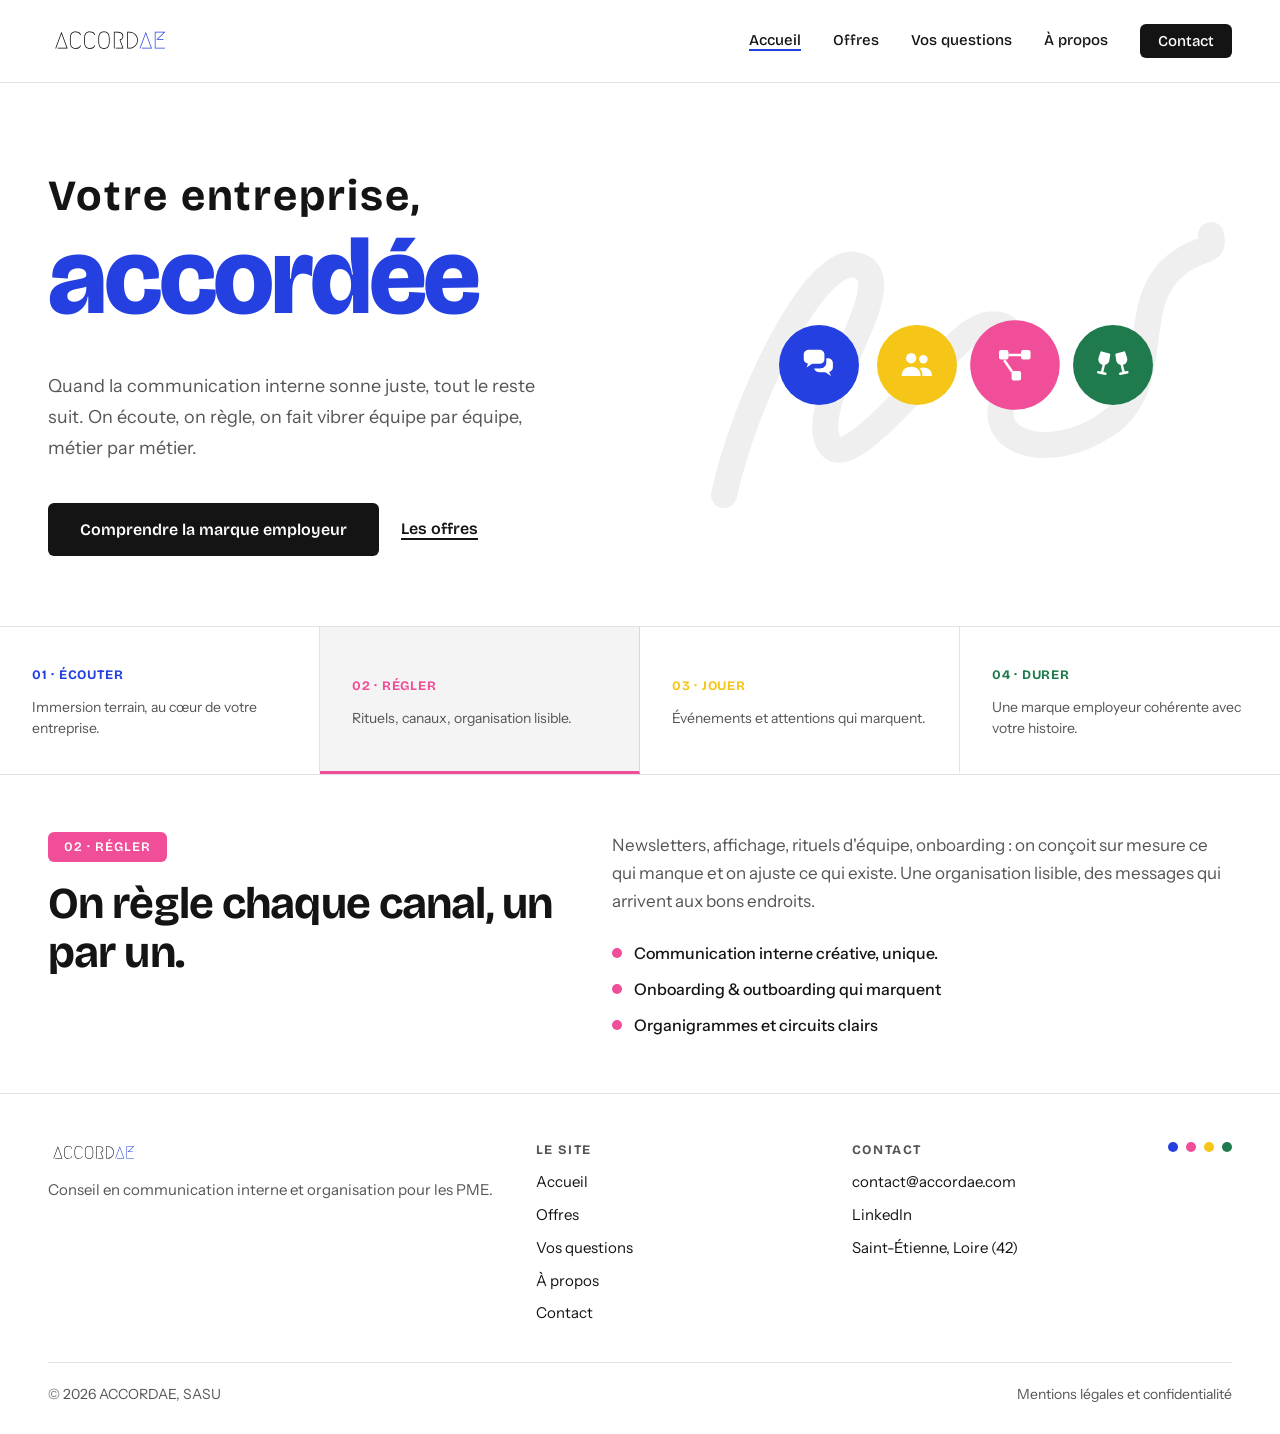
==== index.html @ 61258462 "Update index.html" ====
<!DOCTYPE html>
<html lang="fr">
<head>
<meta charset="utf-8">
<meta name="viewport" content="width=device-width, initial-scale=1">
<title>ACCORDAE · Communication interne et marque employeur, Saint-Étienne</title>
<meta name="description" content="ACCORDAE accompagne les PME : communication interne, organisation, événementiel et marque employeur. Votre entreprise, accordée.">
<link rel="canonical" href="https://www.accordae.com/">
<meta property="og:type" content="website">
<meta property="og:locale" content="fr_FR">
<meta property="og:site_name" content="ACCORDAE">
<meta property="og:title" content="ACCORDAE · Communication interne et marque employeur, Saint-Étienne">
<meta property="og:description" content="ACCORDAE accompagne les PME : communication interne, organisation, événementiel et marque employeur. Votre entreprise, accordée.">
<meta property="og:url" content="https://www.accordae.com/">
<meta property="og:image" content="https://www.accordae.com/assets/img/og-image.png">
<meta name="twitter:card" content="summary_large_image">
<meta name="theme-color" content="#2440E0">
<link rel="icon" type="image/png" href="assets/img/favicon.png">
<link rel="apple-touch-icon" href="assets/img/favicon.png">
<link rel="preconnect" href="https://fonts.googleapis.com">
<link rel="preconnect" href="https://fonts.gstatic.com" crossorigin>
<link rel="stylesheet" href="https://fonts.googleapis.com/css2?family=Bricolage+Grotesque:opsz,wght@12..96,300..800&family=Instrument+Sans:ital,wght@0,400;0,500;0,600;1,400&display=swap">
<link rel="stylesheet" href="assets/css/style.css">
</head>
<body>
<a class="skip" href="#contenu">Aller au contenu</a>
<header class="header">
  <a class="logo" href="index.html" aria-label="ACCORDAE, retour à l'accueil"><img src="assets/img/logo-accordae.svg" alt="ACCORDAE" width="200" height="auto"></a>
  <button class="burger" type="button" aria-expanded="false" aria-controls="nav" aria-label="Ouvrir le menu"><span class="burger__bars"><span></span><span></span><span></span></span></button>
  <nav id="nav" class="nav" aria-label="Menu principal">
    <a href="index.html" aria-current="page">Accueil</a>
    <a href="offres.html">Offres</a>
    <a href="vos-questions.html">Vos questions</a>
    <a href="a-propos.html">À propos</a>
    <a href="contact.html" class="nav__cta">Contact</a>
  </nav>
</header>

<main id="contenu">
<section class="hero hero--split">
  <div>
    <h1 class="h1"><span class="pre" style="font-size:43px;letter-spacing:.045em">Votre entreprise,</span><span class="big" style="font-size:108px">accordée</span></h1>
    <p class="lead" style="margin:28px 0 40px;max-width:520px">Quand la communication interne sonne juste, tout le reste suit. On écoute, on règle, on fait vibrer équipe par équipe, métier par métier.</p>
    <div class="actions">
      <a class="btn" href="vos-questions.html">Comprendre la marque employeur</a>
      <a class="lien" href="offres.html">Les offres</a>
    </div>
  </div>
  <div class="orchestre">
    <svg viewBox="0 0 520 340" preserveAspectRatio="xMidYMid meet" aria-hidden="true"><path class="trait" pathLength="1" d="M18 300 C 40 200, 110 60, 150 70 C 200 82, 110 190, 120 240 C 130 290, 200 200, 250 150 C 300 100, 330 150, 300 200 C 275 245, 340 270, 400 230 C 460 190, 420 110, 470 70 C 495 50, 510 60, 505 40"/></svg>
    <div class="bulles">
      <span class="pop" style="animation-delay:1.10s"><span class="bob" style="animation-delay:0s"><button class="bulle is-active" type="button" data-tab="0" style="--c:#2440E0" aria-label="Écouter"><svg viewBox="0 0 40 40" fill="#fff" aria-hidden="true"><path d="M4 9c0-3 2.5-5 6-5h10c3.5 0 6 2 6 5v5c0 3-2.5 5-6 5h-7l-6 4 1.5-4.3C5.6 18 4 16.3 4 14z"/><path d="M28 13h1c3.5 0 6 2 6 5v5c0 2.4-1.6 4-4 4.6L33 32l-6-4h-6c-3 0-5.4-1.5-6-4h6c4.5 0 7-3 7-6.6z"/></svg></button></span></span>
      <span class="pop" style="animation-delay:1.28s"><span class="bob" style="animation-delay:-0.9s"><button class="bulle" type="button" data-tab="2" style="--c:#F5C518" aria-label="Jouer"><svg viewBox="0 0 40 40" fill="#fff" aria-hidden="true"><circle cx="14" cy="13" r="5.5"/><circle cx="27" cy="14" r="4.5"/><path d="M4 31c0-5.5 4.5-9 10-9s10 3.5 10 9v1H4z"/><path d="M26 32v-1c0-3-1-5.5-3-7.3 1.2-.5 2.5-.7 4-.7 4.8 0 9 3 9 8v1z"/></svg></button></span></span>
      <span class="pop" style="animation-delay:1.46s"><span class="bob" style="animation-delay:-1.8s"><button class="bulle" type="button" data-tab="1" style="--c:#F04E98" aria-label="Régler"><svg viewBox="0 0 40 40" fill="#fff" aria-hidden="true"><rect x="5" y="6" width="9" height="9" rx="2"/><rect x="26" y="6" width="9" height="9" rx="2"/><rect x="17" y="26" width="9" height="9" rx="2"/><path d="M14 9.5h12v2.5H14z"/><path d="M11 15l7.5 11-2 1.4L9 16.4z"/></svg></button></span></span>
      <span class="pop" style="animation-delay:1.64s"><span class="bob" style="animation-delay:-2.7s"><button class="bulle" type="button" data-tab="3" style="--c:#1F7A4D" aria-label="Durer"><svg viewBox="0 0 40 40" fill="none" stroke="#fff" stroke-width="2.6" stroke-linecap="round" stroke-linejoin="round" aria-hidden="true"><path d="M8 7l8 2.2-1 6.3a4.6 4.6 0 0 1-9-2.4z" fill="#fff"/><path d="M11 17.6l-2.6 11M4.5 28l7.6 1.6"/><path d="M32 7l-8 2.2 1 6.3a4.6 4.6 0 0 0 9-2.4z" fill="#fff"/><path d="M29 17.6l2.6 11M35.5 28l-7.6 1.6"/></svg></button></span></span>
    </div>
  </div>
</section>

<section class="bt" aria-label="Notre démarche">
  <div class="tabs" role="tablist">
    <button class="tab" type="button" role="tab" id="tab-0" aria-controls="panel-0" aria-selected="true" tabindex="0" style="--c:#2440E0"><span class="tab__num">01 · ÉCOUTER</span><span class="tab__short">Immersion terrain, au cœur de votre entreprise.</span></button>
    <button class="tab" type="button" role="tab" id="tab-1" aria-controls="panel-1" aria-selected="false" tabindex="-1" style="--c:#F04E98"><span class="tab__num">02 · RÉGLER</span><span class="tab__short">Rituels, canaux, organisation lisible.</span></button>
    <button class="tab" type="button" role="tab" id="tab-2" aria-controls="panel-2" aria-selected="false" tabindex="-1" style="--c:#F5C518"><span class="tab__num">03 · JOUER</span><span class="tab__short">Événements et attentions qui marquent.</span></button>
    <button class="tab" type="button" role="tab" id="tab-3" aria-controls="panel-3" aria-selected="false" tabindex="-1" style="--c:#1F7A4D"><span class="tab__num">04 · DURER</span><span class="tab__short">Une marque employeur cohérente avec votre histoire.</span></button>
  </div>
  <div class="panel" role="tabpanel" id="panel-0" aria-labelledby="tab-0" style="--c:#2440E0">
    <div><span class="pill">01 · ÉCOUTER</span><h2>On commence par écouter.</h2></div>
    <div><p>Quelques jours chez vous. On observe les rituels, on parle aux équipes, on repère ce qui circule et ce qui bloque. Pas d'audit hors-sol&nbsp;: du terrain, vraiment.</p><ul class="points"><li>Immersion dans vos locaux</li><li>Entretiens avec chaque métier</li><li>Cartographie de ce qui se dit et se vit</li></ul></div>
  </div>
  <div class="panel" role="tabpanel" id="panel-1" aria-labelledby="tab-1" style="--c:#F04E98" hidden>
    <div><span class="pill">02 · RÉGLER</span><h2>On règle chaque canal, un par un.</h2></div>
    <div><p>Newsletters, affichage, rituels d'équipe, onboarding&nbsp;: on conçoit sur mesure ce qui manque et on ajuste ce qui existe. Une organisation lisible, des messages qui arrivent aux bons endroits.</p><ul class="points"><li>Communication interne créative, unique.</li><li>Onboarding &amp; outboarding qui marquent</li><li>Organigrammes et circuits clairs</li></ul></div>
  </div>
  <div class="panel" role="tabpanel" id="panel-2" aria-labelledby="tab-2" style="--c:#F5C518" hidden>
    <div><span class="pill">03 · JOUER</span><h2>Puis on fait vibrer.</h2></div>
    <div><p>Événements internes et partenaires pilotés de A à Z, box cadeaux sourcées chez des artisans locaux&nbsp;: les temps forts deviennent des souvenirs communs et votre meilleure vitrine.</p><ul class="points"><li>Événementiel interne &amp; partenaires</li><li>Box cadeaux sur mesure</li><li>Inaugurations, soirées clients, anniversaires</li></ul></div>
  </div>
  <div class="panel" role="tabpanel" id="panel-3" aria-labelledby="tab-3" style="--c:#1F7A4D" hidden>
    <div><span class="pill">04 · DURER</span><h2>Et on fait tenir l'accord dans le temps.</h2></div>
    <div><p>Une marque employeur structurée au quotidien, cohérente avec votre histoire. On installe les habitudes et on transmet les outils pour que l'accord tienne sans nous.</p><ul class="points"><li>Marque employeur structurée au quotidien</li><li>Transmission des rituels aux équipes</li><li>Suivi et ajustements dans la durée</li></ul></div>
  </div>
</section>
</main>

<footer class="footer">
  <div class="footer__grid">
    <div>
      <a class="logo" href="index.html"><img src="assets/img/logo-accordae.svg" alt="ACCORDAE" width="140" height="34"></a>
      <p class="footer__tag">Conseil en communication interne et organisation pour les PME.</p>
    </div>
    <div>
      <h2>Le site</h2>
      <ul><li><a href="index.html">Accueil</a></li><li><a href="offres.html">Offres</a></li><li><a href="vos-questions.html">Vos questions</a></li><li><a href="a-propos.html">À propos</a></li><li><a href="contact.html">Contact</a></li></ul>
    </div>
    <div>
      <h2>Contact</h2>
      <ul><li><a href="mailto:contact@accordae.com">contact@accordae.com</a></li><li><a href="https://www.linkedin.com/in/fantine-chovet" target="_blank" rel="noopener">LinkedIn</a></li><li>Saint-Étienne, Loire (42)</li></ul>
    </div>
    <div><span class="dots" aria-hidden="true"><span class="dot" style="--c:var(--bleu)"></span><span class="dot" style="--c:var(--rose)"></span><span class="dot" style="--c:var(--jaune)"></span><span class="dot" style="--c:var(--vert)"></span></span></div>
  </div>
  <div class="footer__bas">
    <span>© <span data-annee>2026</span> ACCORDAE, SASU</span>
    <a href="mentions-legales.html">Mentions légales et confidentialité</a>
  </div>
</footer>
<script src="assets/js/main.js" defer></script>
</body>
</html>
---- assets/css/style.css ----
/* ACCORDAE · feuille de style partagée */
:root{
  --bleu:#2440E0;--rose:#F04E98;--jaune:#F5C518;--vert:#1F7A4D;
  --fg:#141414;--sub:#555555;--line:rgba(20,20,20,.12);--line2:rgba(20,20,20,.3);--soft:rgba(20,20,20,.035);
  --titre:'Bricolage Grotesque',system-ui,sans-serif;--corps:'Instrument Sans',system-ui,sans-serif;
  --pad:48px;--r:6px;
}
*,*::before,*::after{box-sizing:border-box}
html{overflow-x:hidden;-webkit-text-size-adjust:100%}
body{margin:0;font:400 17px/1.65 var(--corps);color:var(--fg);background:#fff;overflow-x:hidden}
img,svg{display:block;max-width:100%}
a{color:inherit;text-decoration:none}
a:hover{opacity:.75}
:focus-visible{outline:3px solid var(--bleu);outline-offset:3px}
h1,h2,h3{margin:0;font-family:var(--titre)}
p{margin:0;text-wrap:pretty}
ul,ol{margin:0;padding:0;list-style:none}
button{font:inherit;color:inherit}
.skip{position:absolute;left:-999px;top:8px;z-index:100;background:var(--fg);color:#fff;padding:10px 16px;border-radius:var(--r)}
.skip:focus{left:8px}
.px{padding-left:var(--pad);padding-right:var(--pad)}
.bt{border-top:1px solid var(--line)}
.bleu{color:var(--bleu)}
.noir{color:var(--fg)}
.dot{display:inline-block;flex:none;width:10px;height:10px;border-radius:50%;background:var(--c,var(--bleu))}

/* en-tête */
.header{position:sticky;top:0;z-index:50;background:#fff;display:flex;align-items:center;justify-content:space-between;padding:24px var(--pad);border-bottom:1px solid var(--line)}
.logo img{height:30px;width:auto}
.nav{display:flex;gap:32px;align-items:center;font:500 15px var(--titre)}
.nav a{border-bottom:2px solid transparent}
.nav a[aria-current="page"]{border-bottom-color:var(--bleu)}
.nav .nav__cta{background:var(--fg);color:#fff;padding:8px 18px;border-radius:var(--r);border:0}
.nav .nav__cta[aria-current="page"]{background:var(--bleu)}
.burger{display:none;place-items:center;width:44px;height:44px;border:0;background:none;padding:0;margin-right:-10px;cursor:pointer}
.burger__bars{display:block;width:24px}
.burger__bars span{display:block;width:24px;height:2px;background:var(--fg);border-radius:2px;transition:transform .3s,opacity .3s}
.burger__bars span+span{margin-top:6px}
.nav-open .burger__bars span:nth-child(1){transform:translateY(8px) rotate(45deg)}
.nav-open .burger__bars span:nth-child(2){opacity:0}
.nav-open .burger__bars span:nth-child(3){transform:translateY(-8px) rotate(-45deg)}

/* titres */
.kicker{font:600 14px var(--titre);letter-spacing:.14em;text-transform:uppercase;color:var(--sub);margin:0 0 20px}
.h1{display:inline-block}
.h1 .pre{display:block;font:700 40px/1.1 var(--titre);letter-spacing:.03em}
.h1 .big{display:block;font:800 92px/1.08 var(--titre);letter-spacing:-.03em;padding-bottom:.06em;color:var(--bleu)}
.h2{font:800 52px/1.05 var(--titre);letter-spacing:-.02em}
.lead{font-size:18px;line-height:1.7;color:var(--sub);max-width:540px}

/* boutons */
.btn{display:inline-flex;align-items:center;justify-content:center;background:var(--fg);color:#fff;font:600 16px var(--titre);padding:17px 32px;border-radius:var(--r);border:0;cursor:pointer}
.lien{font:600 16px var(--titre);border-bottom:2px solid var(--fg)}
.actions{display:flex;flex-wrap:wrap;gap:16px 22px;align-items:center}

/* héro */
.hero{position:relative;padding:80px var(--pad) 64px}
.hero--split{display:grid;grid-template-columns:1.15fr 1fr;gap:40px;align-items:center;padding-top:90px;padding-bottom:70px}

/* accueil : pastilles */
.orchestre{position:relative;width:100%;max-width:520px;height:340px;justify-self:center;display:grid;place-items:center}
.orchestre>svg{position:absolute;inset:0;width:100%;height:100%;overflow:visible;pointer-events:none}
.trait{fill:none;stroke:#EFEFEF;stroke-width:26;stroke-linecap:round;stroke-linejoin:round;stroke-dasharray:1;stroke-dashoffset:1;animation:draw 1.6s cubic-bezier(.6,0,.3,1) .2s forwards}
.bulles{position:relative;display:flex;gap:18px;align-items:center}
.pop{display:block;animation:popin .7s cubic-bezier(.34,1.56,.64,1) both}
.bob{display:block;animation:bob 4s ease-in-out infinite}
.bulle{cursor:pointer;display:grid;place-items:center;width:80px;height:80px;border-radius:50%;border:0;padding:0;background:var(--c);transition:transform .5s cubic-bezier(.34,1.4,.5,1)}
.bulle svg{width:47%;height:47%}
.bulle.is-active{transform:scale(1.12)}
@keyframes draw{to{stroke-dashoffset:0}}
@keyframes popin{from{transform:scale(0);opacity:0}to{transform:scale(1);opacity:1}}
@keyframes bob{0%,100%{transform:translateY(0)}50%{transform:translateY(-10px)}}

/* accueil : onglets */
.tabs{display:grid;grid-template-columns:repeat(4,1fr)}
.tab{cursor:pointer;text-align:left;padding:32px;background:none;border:0;border-right:1px solid var(--line);border-bottom:3px solid transparent;transition:background .3s,border-color .3s}
.tab:last-child{border-right:0}
.tab[aria-selected="true"]{background:rgba(20,20,20,.045);border-bottom-color:var(--c)}
.tab__num{font:700 13px var(--titre);letter-spacing:.06em;color:var(--c)}
.tab__short{display:block;font-size:14px;line-height:1.5;color:var(--sub);margin-top:10px}
.panel{display:grid;grid-template-columns:1fr 1.2fr;gap:48px;align-items:start;padding:56px var(--pad);border-top:1px solid var(--line)}
.panel[hidden]{display:none}
.pill{display:inline-block;font:600 13px var(--titre);letter-spacing:.08em;color:#fff;background:var(--c);padding:7px 16px;border-radius:var(--r);margin-bottom:18px;white-space:nowrap}
.panel h2{font:700 44px/1.1 var(--titre);letter-spacing:-.02em}
.panel p{color:var(--sub);margin-bottom:26px}
.points{display:flex;flex-direction:column;gap:12px}
.points li{display:flex;gap:12px;align-items:flex-start;font-weight:500;font-size:16px;line-height:1.5}
.points li::before{content:"";flex:none;width:10px;height:10px;border-radius:50%;background:var(--c,var(--bleu));margin-top:7px}
.points--s li{font-size:15px}
.points--s li::before{width:9px;height:9px}

/* accordéons (offres, questions) */
.acc{border-bottom:1px solid var(--line);transition:background .3s}
.acc.is-open{background:rgba(20,20,20,.03)}
.acc__head{width:100%;display:grid;grid-template-columns:64px 1fr auto;gap:28px;align-items:center;padding:34px var(--pad);background:none;border:0;cursor:pointer;text-align:left}
.acc__head--q{grid-template-columns:1fr auto;padding:30px var(--pad)}
.acc__ico{position:relative;width:52px;height:52px;border-radius:50%;display:grid;place-items:center}
.acc__ico::before{content:"";position:absolute;inset:0;border-radius:50%;border:1.5px dashed var(--c);opacity:.5}
.acc__ico span{width:18px;height:18px;border-radius:50%;background:var(--c)}
.acc__title{font:700 32px/1.1 var(--titre);letter-spacing:-.01em}
.acc__tag{font-size:15px;line-height:1.5;color:var(--sub);margin-top:6px}
.acc__q{font:600 25px/1.3 var(--titre);display:flex;gap:16px;align-items:baseline}
.plus{position:relative;flex:none;width:28px;height:28px;transition:transform .4s}
.plus::before,.plus::after{content:"";position:absolute;background:var(--sub);border-radius:1px}
.plus::before{left:0;right:0;top:50%;height:2px;margin-top:-1px}
.plus::after{top:0;bottom:0;left:50%;width:2px;margin-left:-1px}
.is-open .plus{transform:rotate(45deg)}
.acc__body{display:grid;grid-template-columns:1.2fr 1fr;gap:48px;padding:0 var(--pad) 42px 140px;align-items:start}
.acc__body[hidden],.acc__ans[hidden]{display:none}
.acc__body>p{font-size:16px;line-height:1.7;color:var(--sub)}
.acc__body .devis{display:inline-block;margin-top:10px;font:600 14px var(--titre);color:var(--c)}
.acc__ans{padding:0 var(--pad) 36px 74px;max-width:900px}
.acc__ans p{font-size:17px;line-height:1.75;color:var(--sub)}

/* cartes */
.formules{padding:64px var(--pad)}
.cards{display:grid;grid-template-columns:1fr 1fr;gap:20px;align-items:stretch}
.card{border:1.5px solid var(--line);border-radius:20px;padding:36px;display:flex;flex-direction:column;gap:16px}
.card--accent{border-color:var(--bleu)}
.card h3{font:700 24px/1.15 var(--titre)}
.card--accent h3{font-size:28px}
.card p{font-size:15px;line-height:1.65;color:var(--sub)}
.card .bas{margin-top:auto;font-size:14px;font-weight:500;color:var(--sub)}
.card .points{margin-top:auto;gap:10px}
.tag{align-self:flex-start;font:600 12px var(--titre);letter-spacing:.1em;text-transform:uppercase;border:1.5px solid var(--c);color:var(--c);padding:5px 13px;border-radius:var(--r)}
.tag--plein{background:var(--bleu);border-color:var(--bleu);color:#fff;padding:6px 14px}
.conv{border-radius:10px;padding:32px;gap:14px}
.conv h3{font-size:22px;line-height:1.2}
.conv .dot{width:16px;height:16px}
.cards--3{grid-template-columns:repeat(3,1fr)}

/* bandeaux */
.band{display:flex;align-items:center;justify-content:space-between;gap:32px;padding:56px var(--pad);border-top:1px solid var(--line)}
.band p{font:500 26px/1.4 var(--titre);max-width:760px}
.band .btn{flex:none;padding:16px 30px}
.pulse{position:relative;flex:none;width:90px;height:90px;display:grid;place-items:center}
.pulse::before{content:"";position:absolute;inset:0;border-radius:50%;border:1px solid var(--line2);animation:ringpulse 4.5s ease-out infinite}
.pulse span{width:16px;height:16px;border-radius:50%;background:var(--bleu)}
@keyframes ringpulse{0%{transform:scale(.6);opacity:.5}100%{transform:scale(1.5);opacity:0}}

/* à propos */
.portrait{position:relative;width:360px;height:420px;justify-self:center}
.portrait img{width:100%;height:100%;object-fit:cover;border-radius:10px}
.linkedin{align-self:flex-start;display:flex;gap:10px;align-items:center;font:600 16px var(--titre);border-bottom:2px solid var(--fg);padding-bottom:2px}

/* contact */
.contact{flex:1}
.coord-wrap{position:relative}
.coord{display:flex;flex-direction:column;gap:16px;font-weight:500}
.coord li{display:flex;gap:14px;align-items:center}
.coord .dot{width:12px;height:12px}
.coord a{border-bottom:1.5px solid var(--line2)}

/* mentions */
.prose{max-width:760px;display:flex;flex-direction:column;gap:14px;padding:64px var(--pad)}
.prose h2{font:700 26px/1.2 var(--titre);margin-top:28px}
.prose h2:first-child{margin-top:0}
.prose ul{display:flex;flex-direction:column;gap:6px;padding-left:20px;list-style:disc}
.prose a{text-decoration:underline}
.note{font-size:14px;color:var(--sub)}
.todo{background:#FFF3B8;font-weight:600;padding:1px 6px;border-radius:4px;outline:1.5px dashed #C9A100}

/* pied de page */
.footer{border-top:1px solid var(--line);padding:48px var(--pad) 28px;font-size:15px}
.footer__grid{display:grid;grid-template-columns:1.6fr 1fr 1fr auto;gap:30px}
.footer .logo img{height:22px}
.footer__tag{margin-top:14px;color:var(--sub)}
.footer h2{font:700 13px var(--titre);letter-spacing:.12em;text-transform:uppercase;color:var(--sub);margin-bottom:12px}
.footer ul{display:flex;flex-direction:column;gap:8px}
.dots{display:flex;gap:8px}
.footer__bas{margin-top:36px;padding-top:20px;border-top:1px solid var(--line);display:flex;flex-wrap:wrap;gap:10px 24px;justify-content:space-between;color:var(--sub);font-size:14px}

/* mobile */
@media (max-width:900px){
  :root{--pad:22px}
  .header{padding:16px var(--pad)}
  .logo img{height:24px}
  .burger{display:grid}
  .nav{display:none;position:fixed;top:57px;left:0;right:0;height:calc(100vh - 57px);background:#fff;flex-direction:column;align-items:stretch;gap:0;padding:16px var(--pad) 40px;overflow-y:auto}
  .nav-open .nav{display:flex}
  body.nav-open{overflow:hidden}
  .nav a{font-size:24px;font-weight:600;padding:14px 0;border-bottom:1px solid var(--line)}
  .nav a[aria-current="page"]{color:var(--bleu);border-bottom-color:var(--line)}
  .nav .nav__cta{margin-top:20px;text-align:center;font-size:18px;padding:16px}
  .nav .nav__cta[aria-current="page"]{color:#fff}
  .hero{padding-top:48px;padding-bottom:40px}
  .hero--split{grid-template-columns:1fr;gap:36px}
  .h1 .big{font-size:60px!important;line-height:1.03}
  .h1 .pre{font-size:28px!important}
  .h2{font-size:34px}
  .orchestre{height:220px}
  .bulle{width:64px;height:64px}
  .bulles{gap:12px}
  .tabs{grid-template-columns:1fr 1fr}
  .tab{padding:22px;border-bottom-width:3px}
  .tab:nth-child(2){border-right:0}
  .panel{grid-template-columns:1fr;gap:20px;padding-top:40px;padding-bottom:40px}
  .panel h2{font-size:32px}
  .acc__head{grid-template-columns:44px 1fr auto;gap:16px;padding:24px var(--pad)}
  .acc__head--q{grid-template-columns:1fr auto}
  .acc__ico{width:40px;height:40px}
  .acc__title{font-size:24px}
  .acc__q{font-size:20px}
  .acc__body{grid-template-columns:1fr;gap:20px;padding:0 var(--pad) 32px}
  .acc__ans{padding:0 var(--pad) 28px}
  .cards,.cards--3{grid-template-columns:1fr}
  .card{padding:28px}
  .formules{padding:48px var(--pad)}
  .band{flex-direction:column;align-items:flex-start;gap:20px;padding:44px var(--pad)}
  .band p{font-size:22px}
  .portrait{width:100%;max-width:360px;height:auto;aspect-ratio:6/7}
  .footer__grid{grid-template-columns:1fr 1fr}
  .footer__grid>div:first-child{grid-column:1/-1}
}
@media (max-width:540px){
  .h1 .big{font-size:44px!important}
  .tabs{grid-template-columns:1fr}
  .tab{border-right:0;border-bottom:1px solid var(--line)}
  .tab[aria-selected="true"]{border-bottom:3px solid var(--c)}
  .bulle{width:56px;height:56px}
}
@media (prefers-reduced-motion:reduce){
  *,*::before,*::after{animation-duration:.01ms!important;animation-delay:0s!important;animation-iteration-count:1!important;transition:none!important}
}
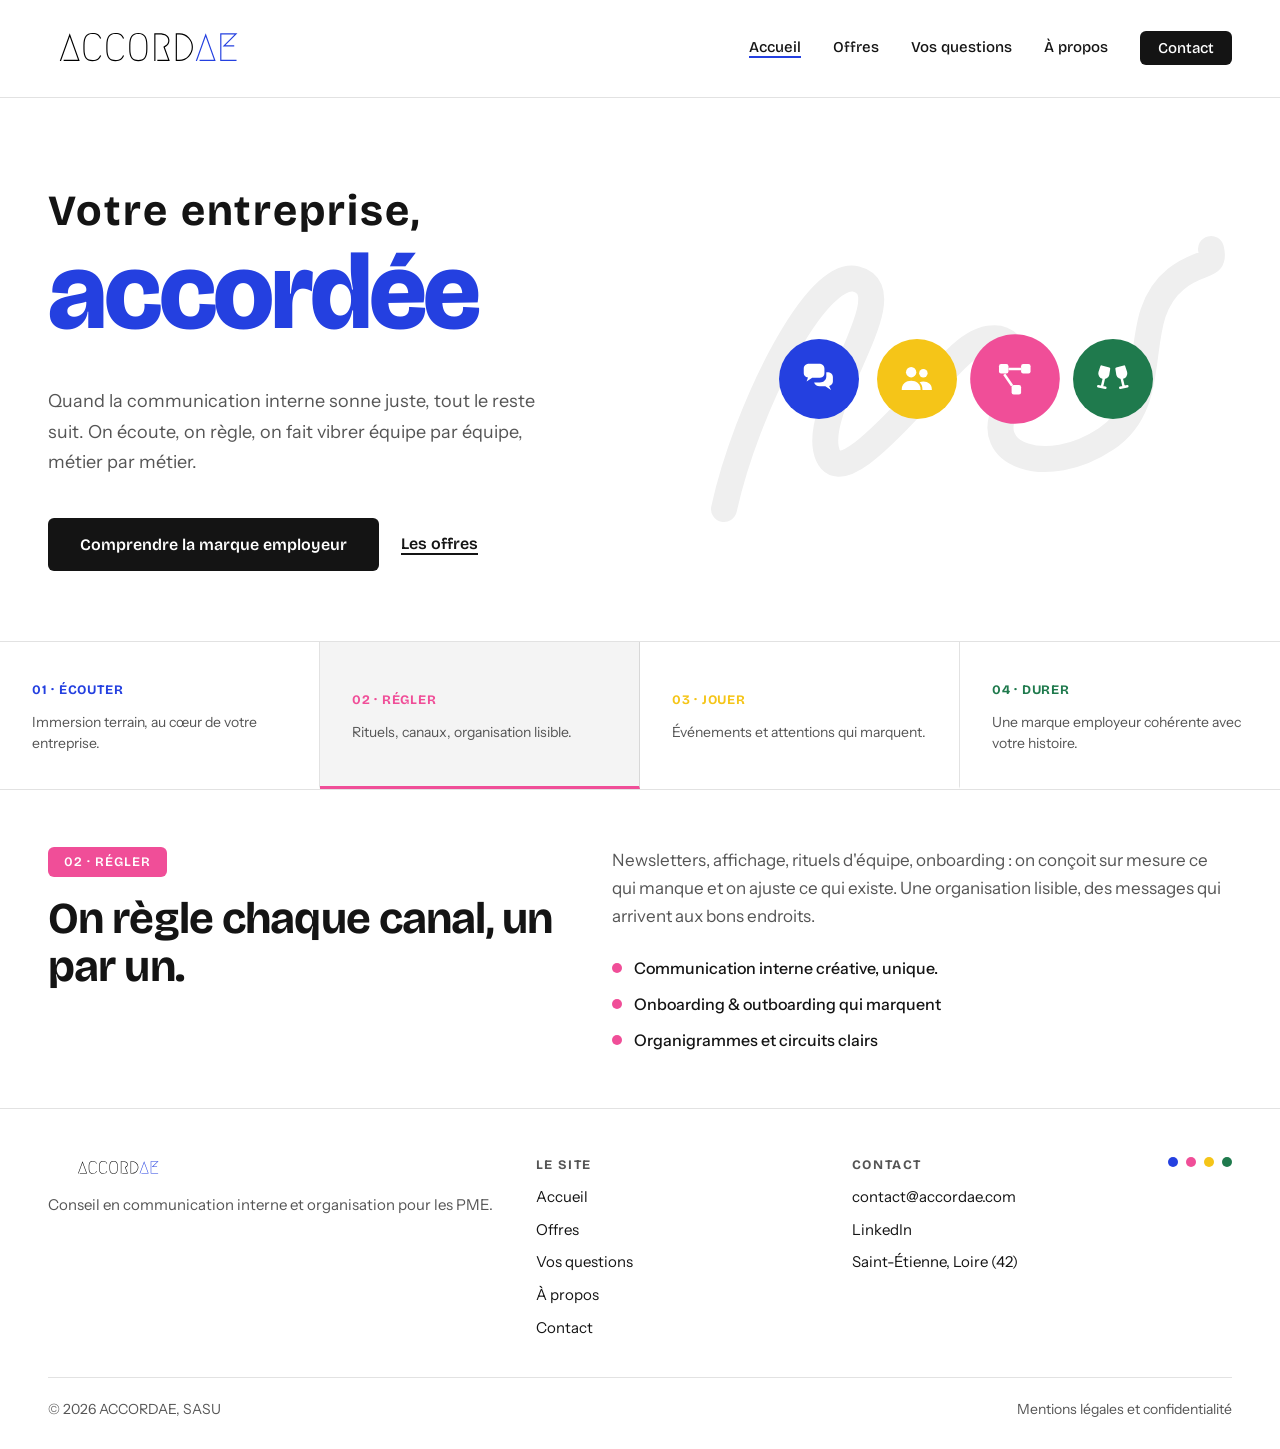
==== commit 3440552f: "Update index.html" ====
--- a/index.html
+++ b/index.html
@@ -25,7 +25,7 @@
 <body>
 <a class="skip" href="#contenu">Aller au contenu</a>
 <header class="header">
-  <a class="logo" href="index.html" aria-label="ACCORDAE, retour à l'accueil"><img src="assets/img/logo-accordae.svg" alt="ACCORDAE" width="200" height="auto"></a>
+  <a class="logo" href="index.html" aria-label="ACCORDAE, retour à l'accueil"><img src="assets/img/logo-accordae.svg" alt="ACCORDAE" style="width: 200px; height: auto;"></a>
   <button class="burger" type="button" aria-expanded="false" aria-controls="nav" aria-label="Ouvrir le menu"><span class="burger__bars"><span></span><span></span><span></span></span></button>
   <nav id="nav" class="nav" aria-label="Menu principal">
     <a href="index.html" aria-current="page">Accueil</a>
--- a/assets/css/style.css
+++ b/assets/css/style.css
@@ -26,7 +26,7 @@
 
 /* en-tête */
 .header{position:sticky;top:0;z-index:50;background:#fff;display:flex;align-items:center;justify-content:space-between;padding:24px var(--pad);border-bottom:1px solid var(--line)}
-.logo img{height:30px;width:auto}
+.logo img{height:auto;width:200}
 .nav{display:flex;gap:32px;align-items:center;font:500 15px var(--titre)}
 .nav a{border-bottom:2px solid transparent}
 .nav a[aria-current="page"]{border-bottom-color:var(--bleu)}
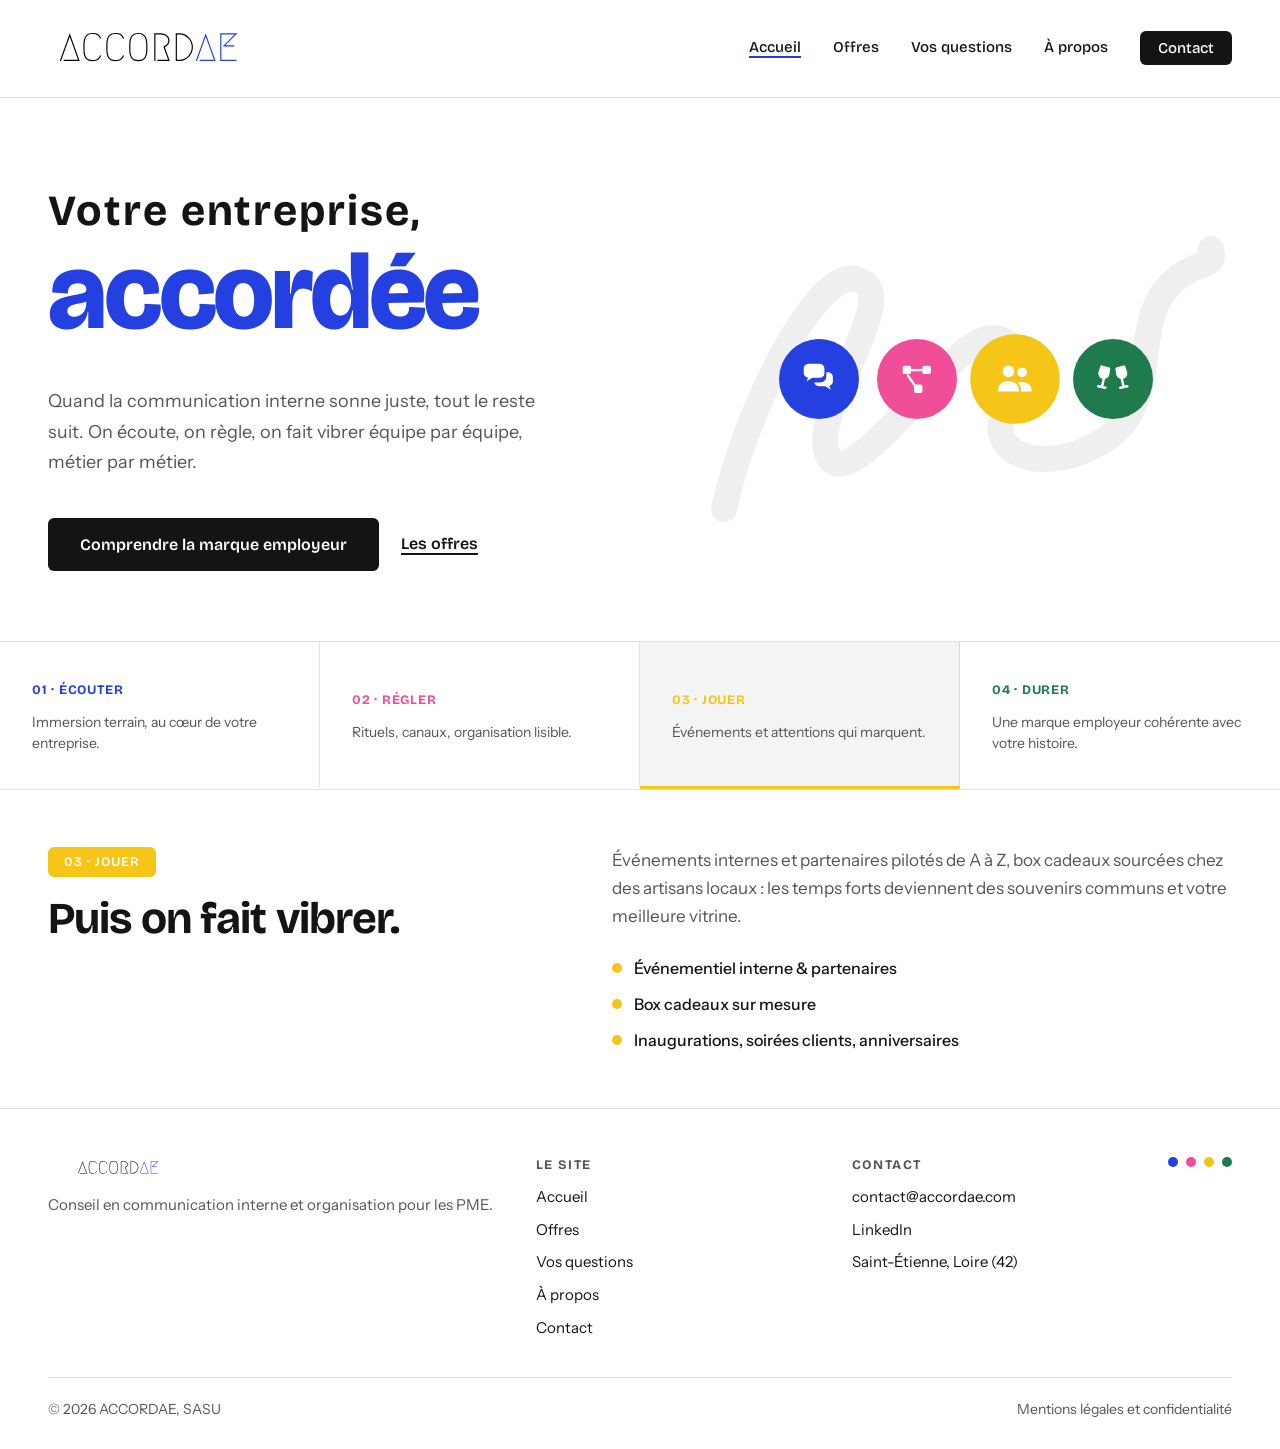
==== commit f2e6858e: "Update index.html" ====
--- a/index.html
+++ b/index.html
@@ -46,15 +46,15 @@
       <a class="lien" href="offres.html">Les offres</a>
     </div>
   </div>
-  <div class="orchestre">
-    <svg viewBox="0 0 520 340" preserveAspectRatio="xMidYMid meet" aria-hidden="true"><path class="trait" pathLength="1" d="M18 300 C 40 200, 110 60, 150 70 C 200 82, 110 190, 120 240 C 130 290, 200 200, 250 150 C 300 100, 330 150, 300 200 C 275 245, 340 270, 400 230 C 460 190, 420 110, 470 70 C 495 50, 510 60, 505 40"/></svg>
-    <div class="bulles">
-      <span class="pop" style="animation-delay:1.10s"><span class="bob" style="animation-delay:0s"><button class="bulle is-active" type="button" data-tab="0" style="--c:#2440E0" aria-label="Écouter"><svg viewBox="0 0 40 40" fill="#fff" aria-hidden="true"><path d="M4 9c0-3 2.5-5 6-5h10c3.5 0 6 2 6 5v5c0 3-2.5 5-6 5h-7l-6 4 1.5-4.3C5.6 18 4 16.3 4 14z"/><path d="M28 13h1c3.5 0 6 2 6 5v5c0 2.4-1.6 4-4 4.6L33 32l-6-4h-6c-3 0-5.4-1.5-6-4h6c4.5 0 7-3 7-6.6z"/></svg></button></span></span>
-      <span class="pop" style="animation-delay:1.28s"><span class="bob" style="animation-delay:-0.9s"><button class="bulle" type="button" data-tab="2" style="--c:#F5C518" aria-label="Jouer"><svg viewBox="0 0 40 40" fill="#fff" aria-hidden="true"><circle cx="14" cy="13" r="5.5"/><circle cx="27" cy="14" r="4.5"/><path d="M4 31c0-5.5 4.5-9 10-9s10 3.5 10 9v1H4z"/><path d="M26 32v-1c0-3-1-5.5-3-7.3 1.2-.5 2.5-.7 4-.7 4.8 0 9 3 9 8v1z"/></svg></button></span></span>
-      <span class="pop" style="animation-delay:1.46s"><span class="bob" style="animation-delay:-1.8s"><button class="bulle" type="button" data-tab="1" style="--c:#F04E98" aria-label="Régler"><svg viewBox="0 0 40 40" fill="#fff" aria-hidden="true"><rect x="5" y="6" width="9" height="9" rx="2"/><rect x="26" y="6" width="9" height="9" rx="2"/><rect x="17" y="26" width="9" height="9" rx="2"/><path d="M14 9.5h12v2.5H14z"/><path d="M11 15l7.5 11-2 1.4L9 16.4z"/></svg></button></span></span>
-      <span class="pop" style="animation-delay:1.64s"><span class="bob" style="animation-delay:-2.7s"><button class="bulle" type="button" data-tab="3" style="--c:#1F7A4D" aria-label="Durer"><svg viewBox="0 0 40 40" fill="none" stroke="#fff" stroke-width="2.6" stroke-linecap="round" stroke-linejoin="round" aria-hidden="true"><path d="M8 7l8 2.2-1 6.3a4.6 4.6 0 0 1-9-2.4z" fill="#fff"/><path d="M11 17.6l-2.6 11M4.5 28l7.6 1.6"/><path d="M32 7l-8 2.2 1 6.3a4.6 4.6 0 0 0 9-2.4z" fill="#fff"/><path d="M29 17.6l2.6 11M35.5 28l-7.6 1.6"/></svg></button></span></span>
+    <div class="orchestre">
+      <svg viewBox="0 0 520 340" preserveAspectRatio="xMidYMid meet" aria-hidden="true"><path class="trait" pathLength="1" d="M18 300 C 40 200, 110 60, 150 70 C 200 82, 110 190, 120 240 C 130 290, 200 200, 250 150 C 300 100, 330 150, 300 200 C 275 245, 340 270, 400 230 C 460 190, 420 110, 470 70 C 495 50, 510 60, 505 40"/></svg>
+      <div class="bulles">
+        <span class="pop" style="animation-delay:1.10s"><span class="bob" style="animation-delay:0s"><button class="bulle is-active" type="button" data-tab="0" style="--c:#2440E0" aria-label="Écouter"><svg viewBox="0 0 40 40" fill="#fff" aria-hidden="true"><path d="M4 9c0-3 2.5-5 6-5h10c3.5 0 6 2 6 5v5c0 3-2.5 5-6 5h-7l-6 4 1.5-4.3C5.6 18 4 16.3 4 14z"/><path d="M28 13h1c3.5 0 6 2 6 5v5c0 2.4-1.6 4-4 4.6L33 32l-6-4h-6c-3 0-5.4-1.5-6-4h6c4.5 0 7-3 7-6.6z"/></svg></button></span></span>
+        <span class="pop" style="animation-delay:1.28s"><span class="bob" style="animation-delay:-0.9s"><button class="bulle" type="button" data-tab="1" style="--c:#F04E98" aria-label="Régler"><svg viewBox="0 0 40 40" fill="#fff" aria-hidden="true"><rect x="5" y="6" width="9" height="9" rx="2"/><rect x="26" y="6" width="9" height="9" rx="2"/><rect x="17" y="26" width="9" height="9" rx="2"/><path d="M14 9.5h12v2.5H14z"/><path d="M11 15l7.5 11-2 1.4L9 16.4z"/></svg></button></span></span>
+        <span class="pop" style="animation-delay:1.46s"><span class="bob" style="animation-delay:-1.8s"><button class="bulle" type="button" data-tab="2" style="--c:#F5C518" aria-label="Jouer"><svg viewBox="0 0 40 40" fill="#fff" aria-hidden="true"><circle cx="14" cy="13" r="5.5"/><circle cx="27" cy="14" r="4.5"/><path d="M4 31c0-5.5 4.5-9 10-9s10 3.5 10 9v1H4z"/><path d="M26 32v-1c0-3-1-5.5-3-7.3 1.2-.5 2.5-.7 4-.7 4.8 0 9 3 9 8v1z"/></svg></button></span></span>
+        <span class="pop" style="animation-delay:1.64s"><span class="bob" style="animation-delay:-2.7s"><button class="bulle" type="button" data-tab="3" style="--c:#1F7A4D" aria-label="Durer"><svg viewBox="0 0 40 40" fill="none" stroke="#fff" stroke-width="2.6" stroke-linecap="round" stroke-linejoin="round" aria-hidden="true"><path d="M8 7l8 2.2-1 6.3a4.6 4.6 0 0 1-9-2.4z" fill="#fff"/><path d="M11 17.6l-2.6 11M4.5 28l7.6 1.6"/><path d="M32 7l-8 2.2 1 6.3a4.6 4.6 0 0 0 9-2.4z" fill="#fff"/><path d="M29 17.6l2.6 11M35.5 28l-7.6 1.6"/></svg></button></span></span>
+      </div>
     </div>
-  </div>
 </section>
 
 <section class="bt" aria-label="Notre démarche">
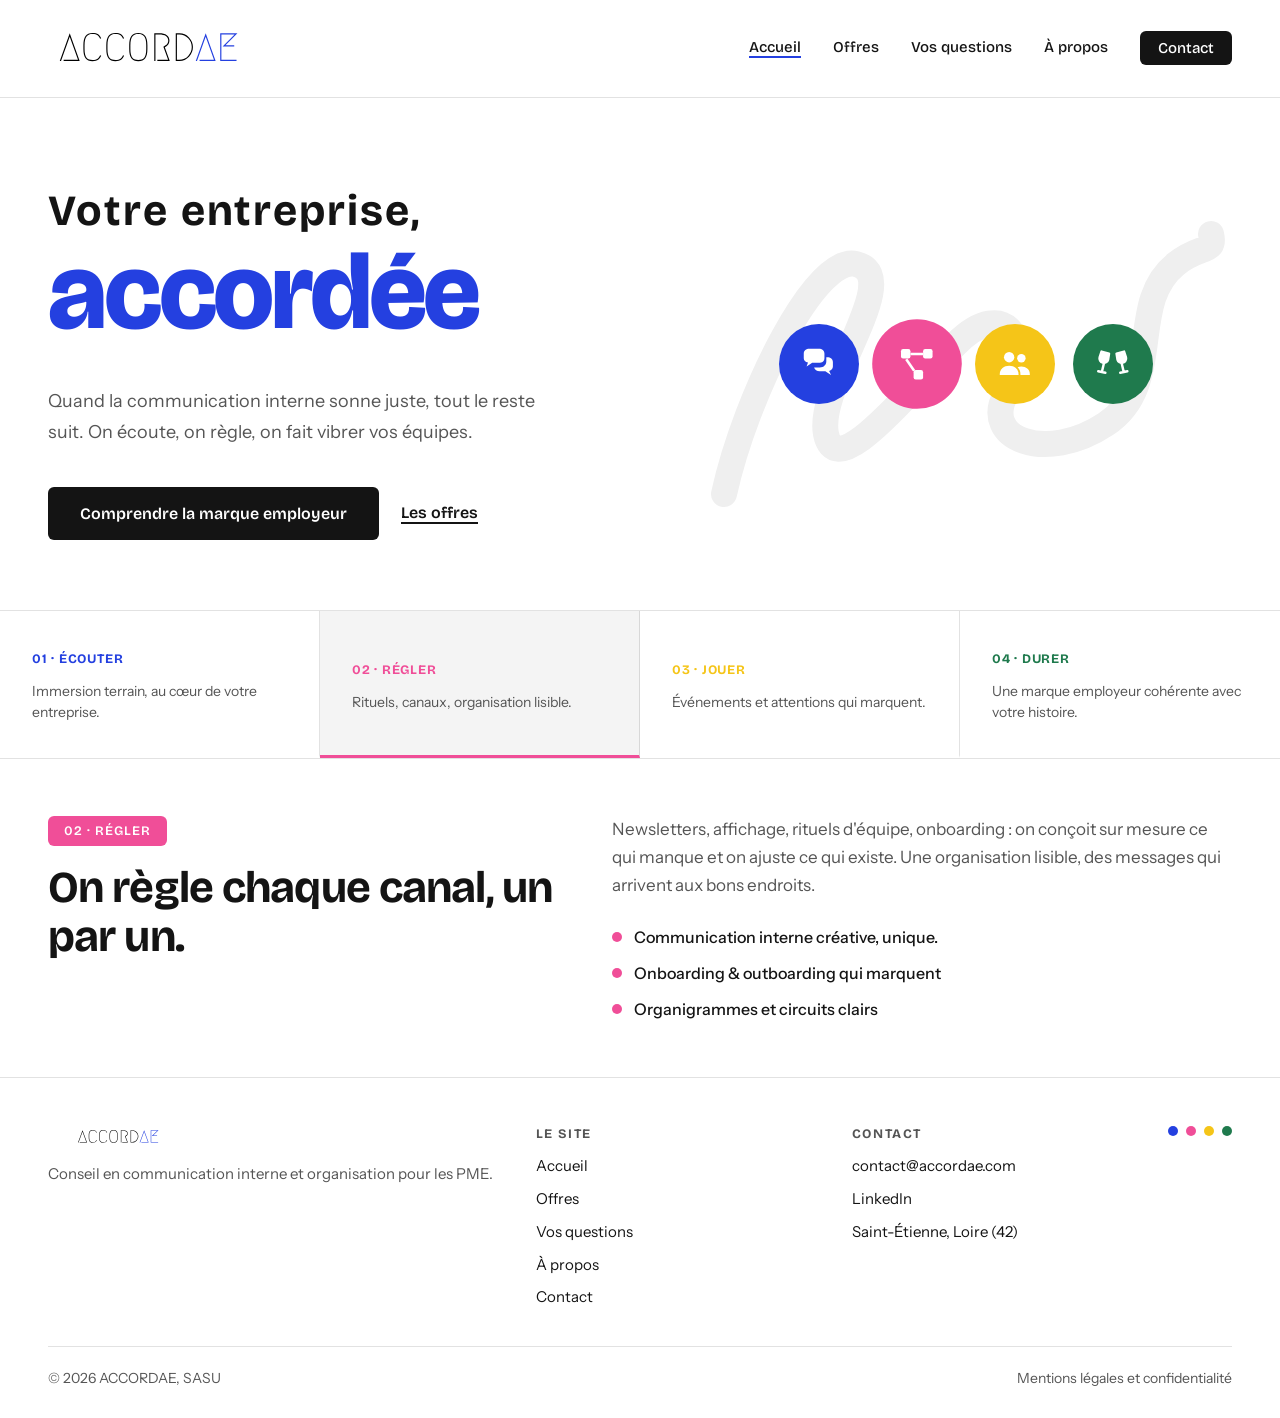
==== commit 3797c9c4: "Update index.html" ====
--- a/index.html
+++ b/index.html
@@ -40,7 +40,7 @@
 <section class="hero hero--split">
   <div>
     <h1 class="h1"><span class="pre" style="font-size:43px;letter-spacing:.045em">Votre entreprise,</span><span class="big" style="font-size:108px">accordée</span></h1>
-    <p class="lead" style="margin:28px 0 40px;max-width:520px">Quand la communication interne sonne juste, tout le reste suit. On écoute, on règle, on fait vibrer équipe par équipe, métier par métier.</p>
+    <p class="lead" style="margin:28px 0 40px;max-width:520px">Quand la communication interne sonne juste, tout le reste suit. On écoute, on règle, on fait vibrer vos équipes.</p>
     <div class="actions">
       <a class="btn" href="vos-questions.html">Comprendre la marque employeur</a>
       <a class="lien" href="offres.html">Les offres</a>
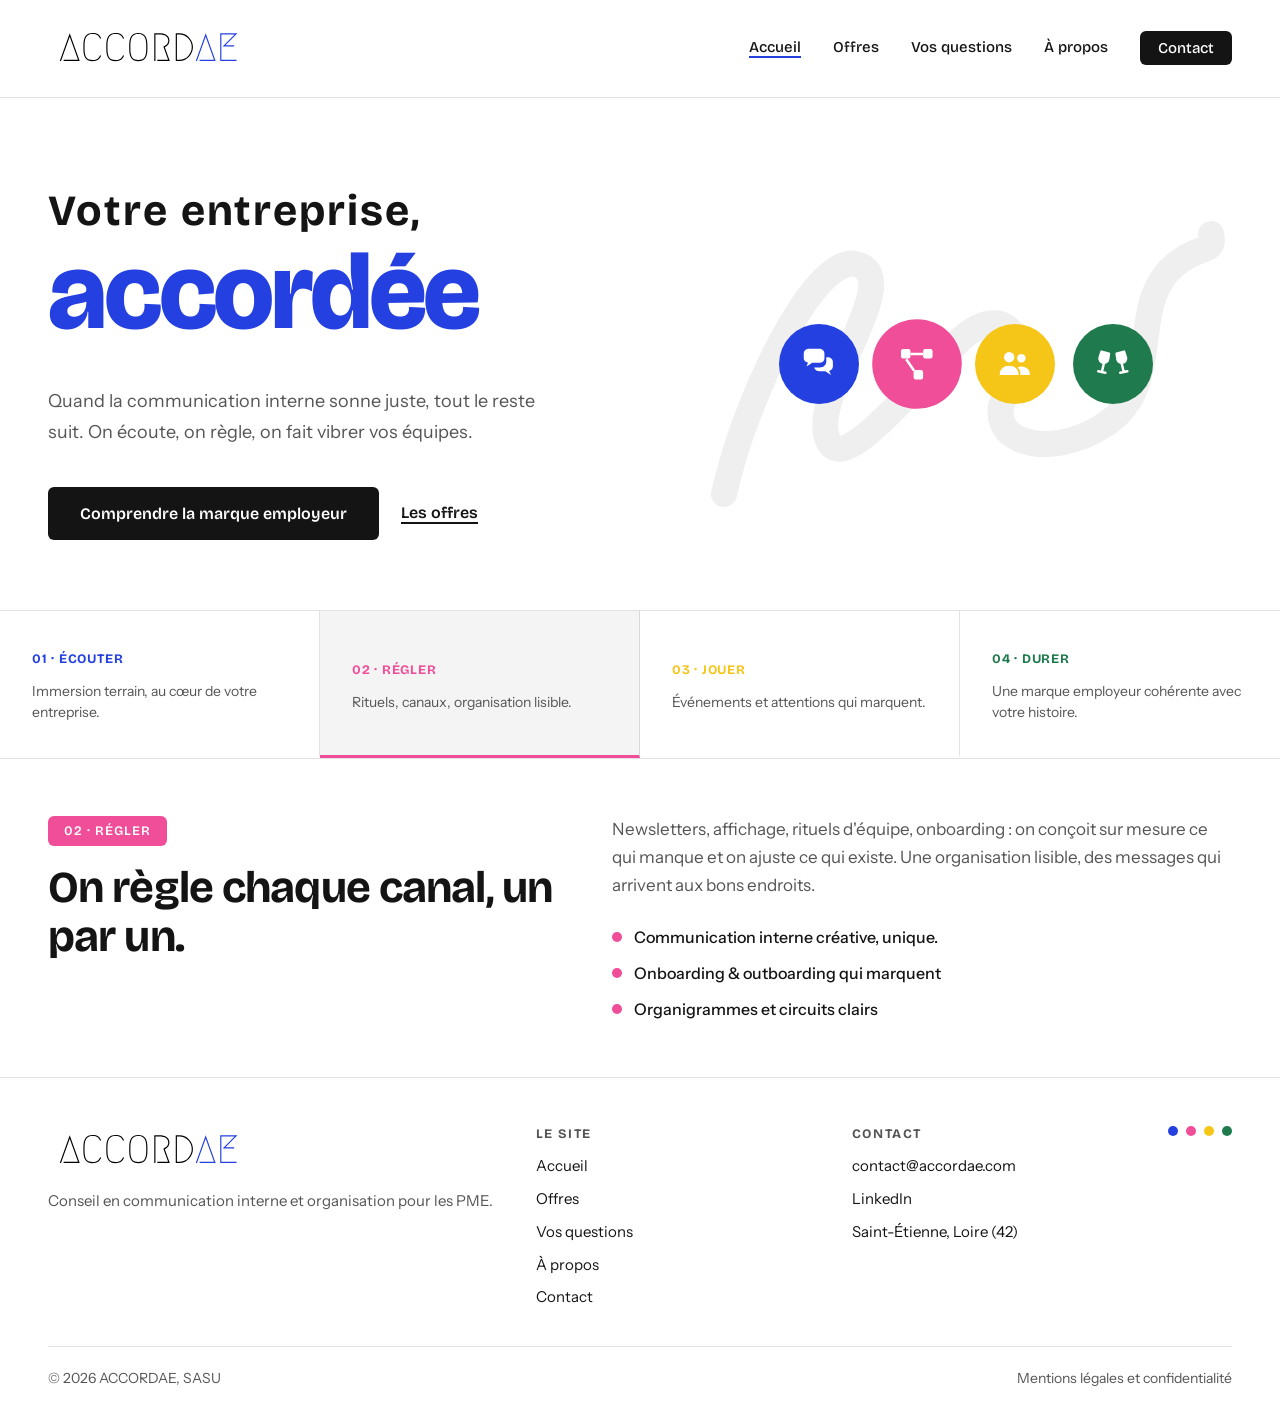
==== commit f29225ff: "Update index.html" ====
--- a/index.html
+++ b/index.html
@@ -86,7 +86,7 @@
 <footer class="footer">
   <div class="footer__grid">
     <div>
-      <a class="logo" href="index.html"><img src="assets/img/logo-accordae.svg" alt="ACCORDAE" width="140" height="34"></a>
+      <a class="logo" href="index.html"><img src="assets/img/logo-accordae.svg" alt="ACCORDAE" style="width: 200px; height: auto;"></a>
       <p class="footer__tag">Conseil en communication interne et organisation pour les PME.</p>
     </div>
     <div>
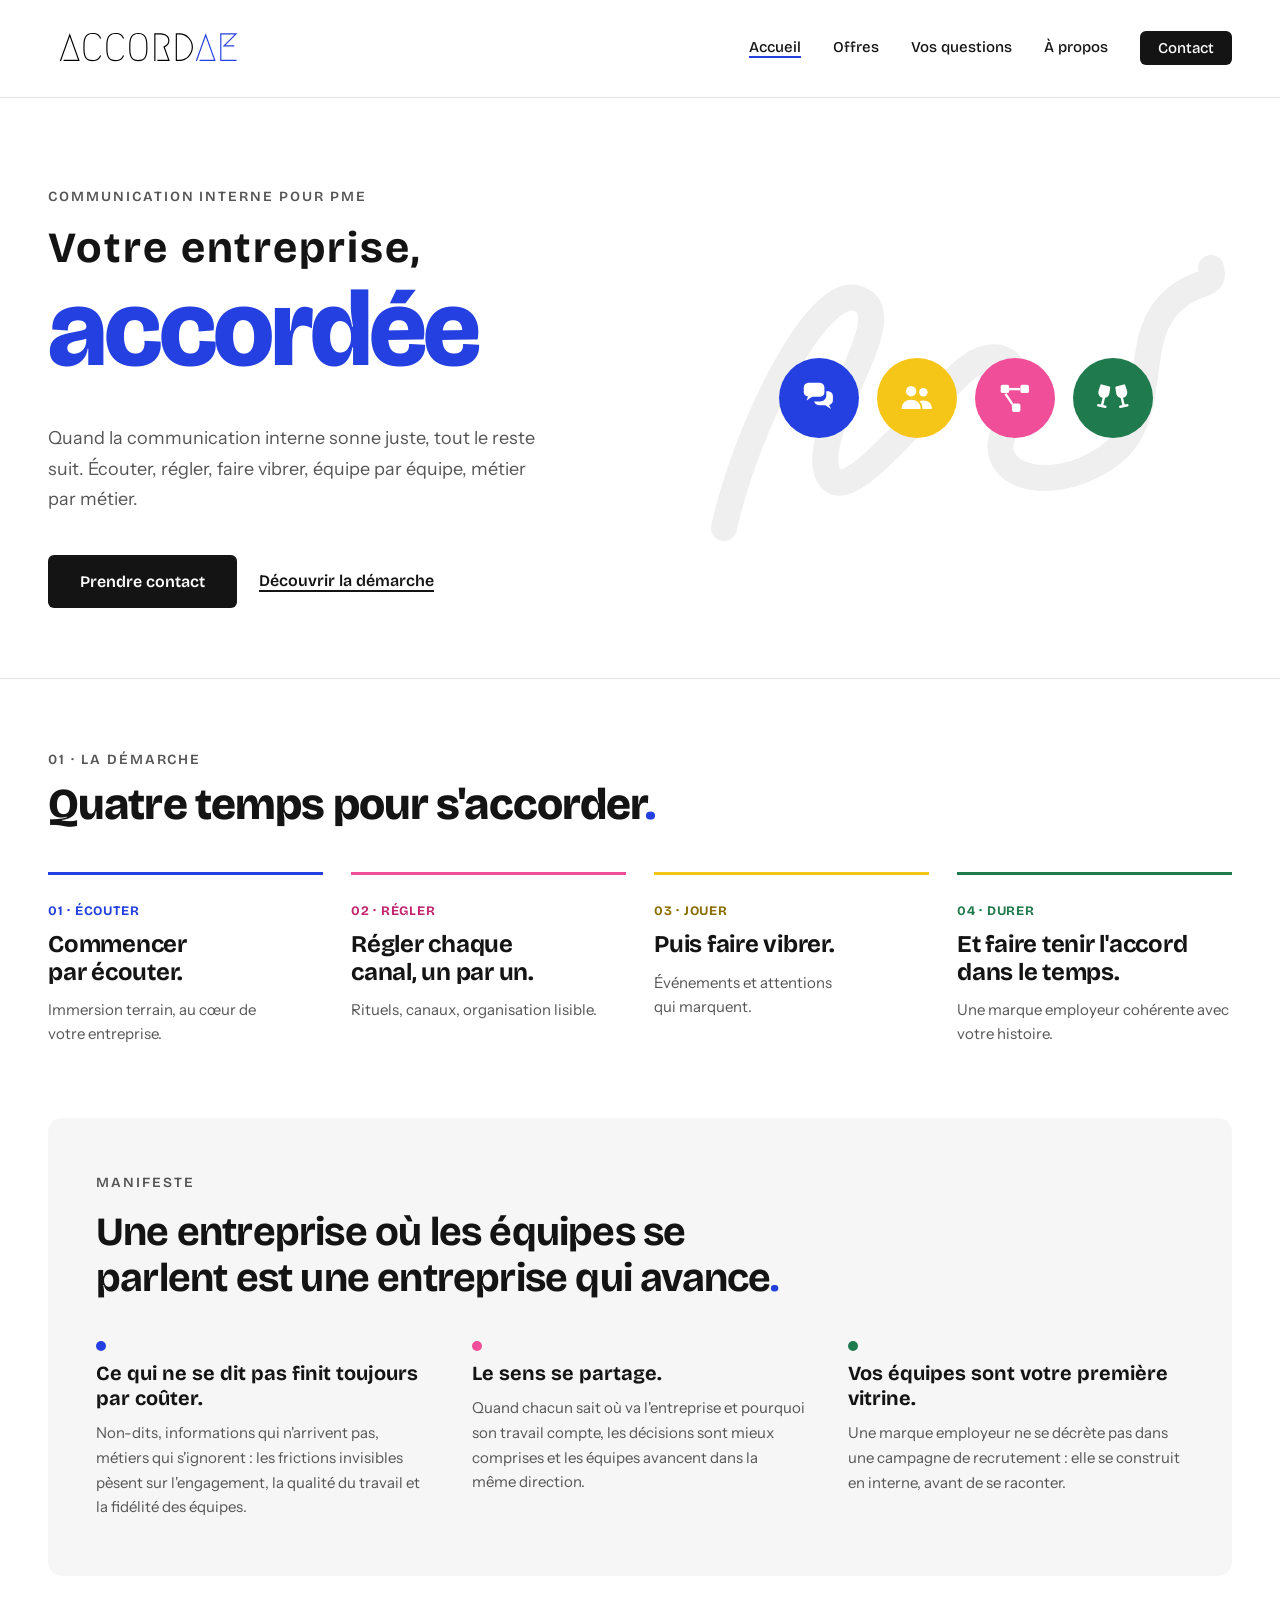
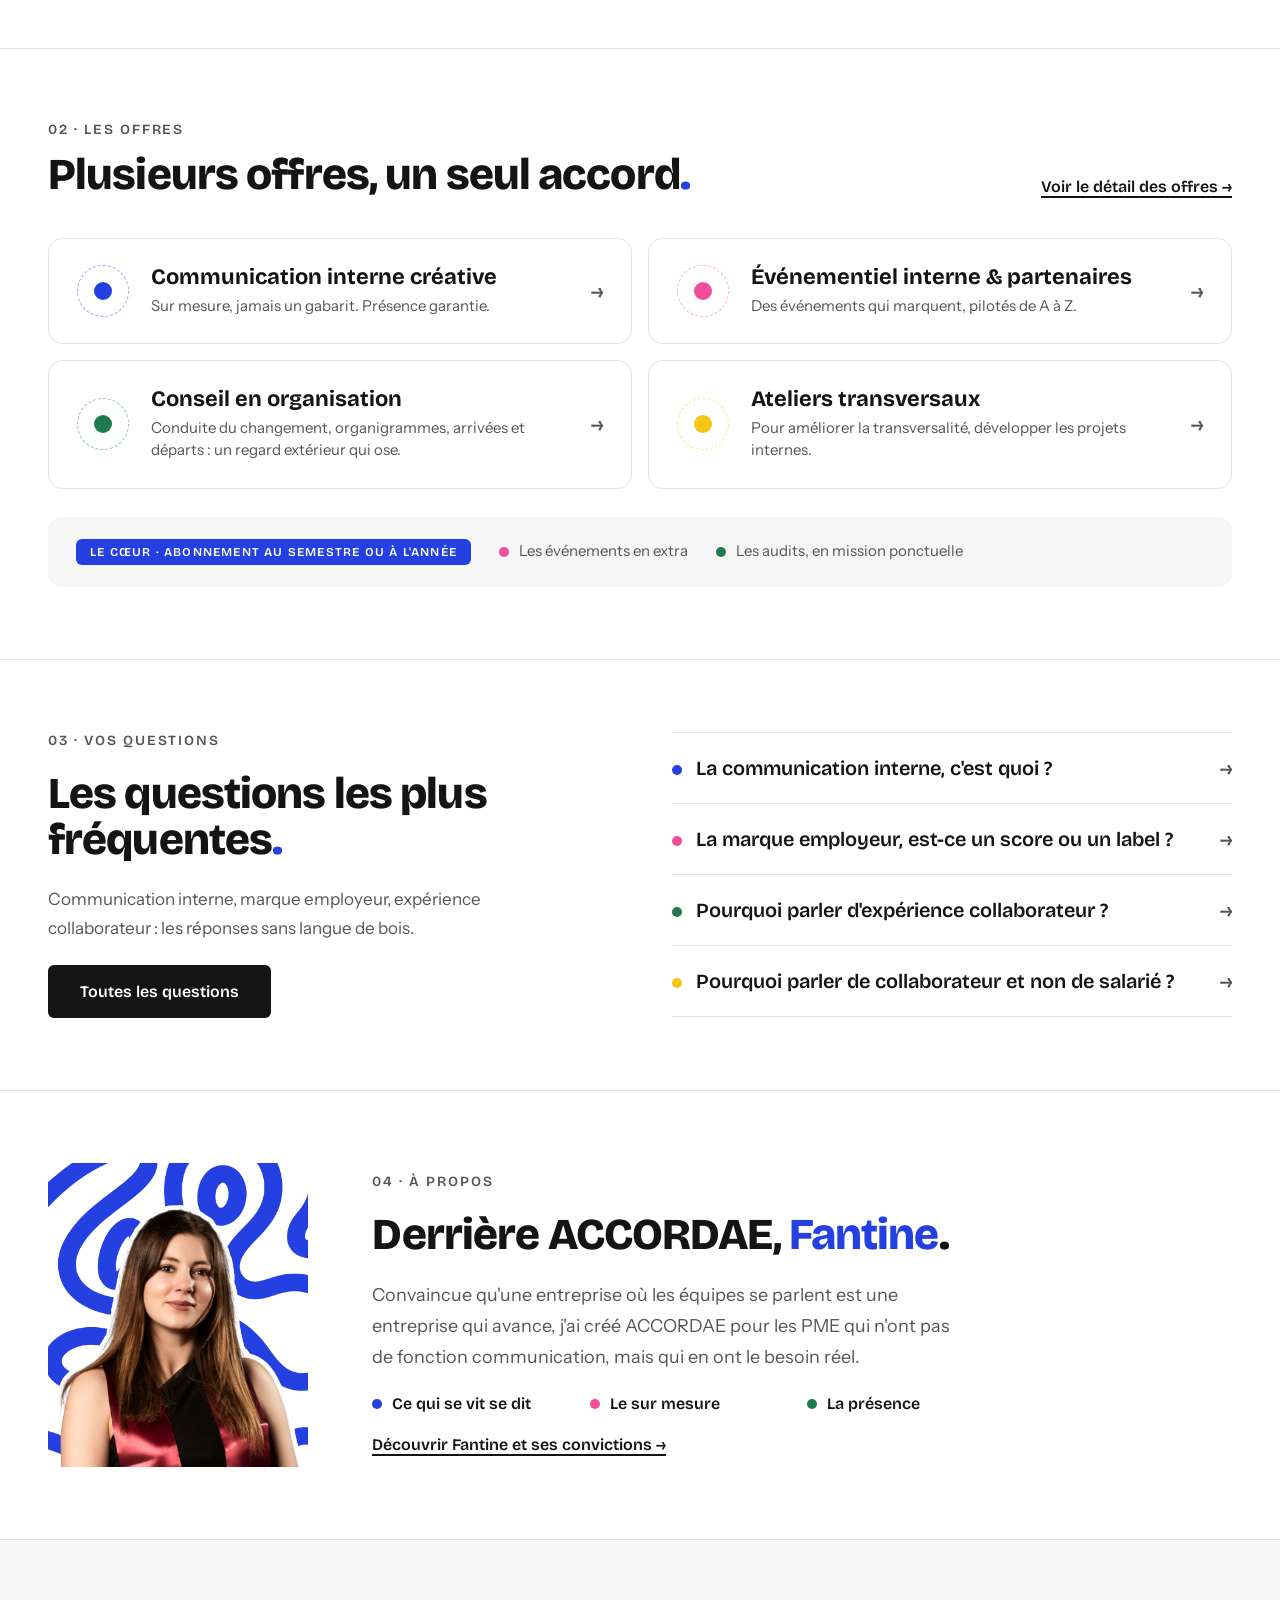
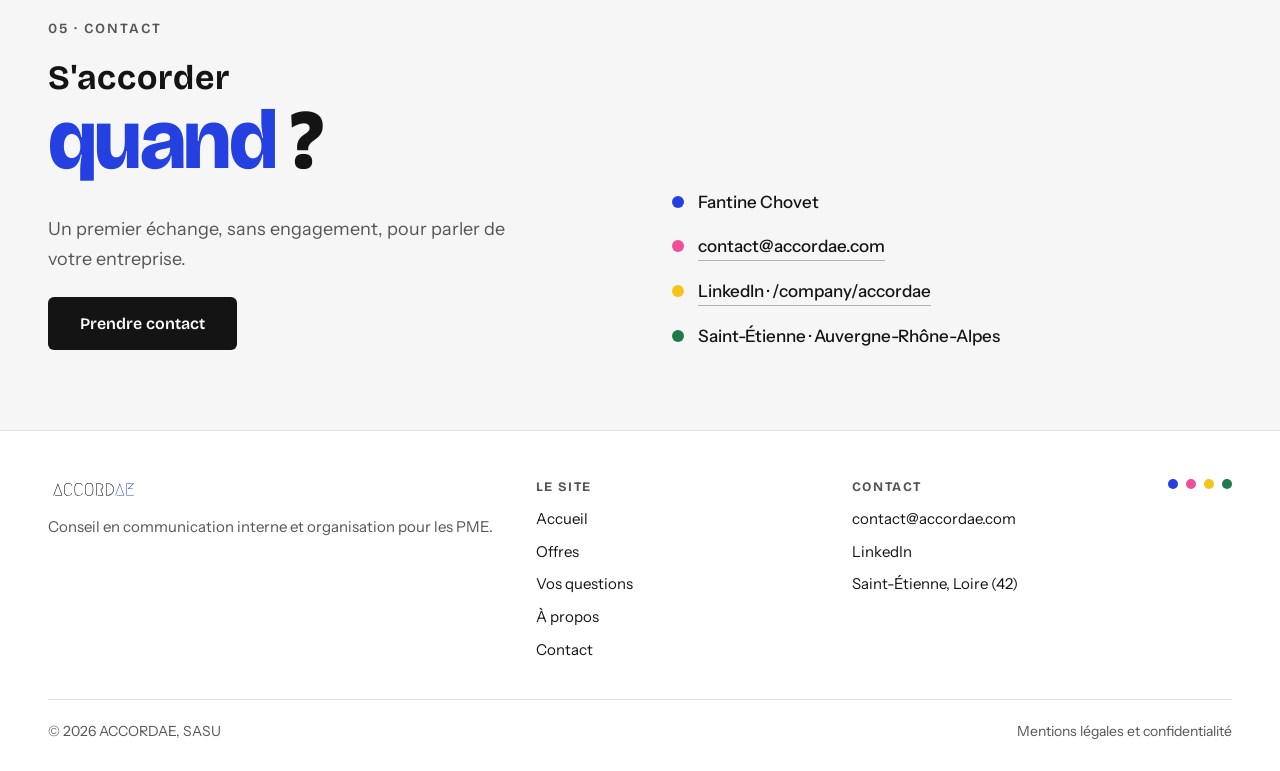
==== commit 66d08759: "Add files via upload" ====
--- a/index.html
+++ b/index.html
@@ -3,14 +3,14 @@
 <head>
 <meta charset="utf-8">
 <meta name="viewport" content="width=device-width, initial-scale=1">
-<title>ACCORDAE · Communication interne et marque employeur, Saint-Étienne</title>
-<meta name="description" content="ACCORDAE accompagne les PME : communication interne, organisation, événementiel et marque employeur. Votre entreprise, accordée.">
+<title>Communication interne PME à Saint-Étienne | ACCORDAE</title>
+<meta name="description" content="Communication interne, organisation et marque employeur pour les PME de la Loire. ACCORDAE accorde vos équipes, sur le terrain, chaque semaine.">
 <link rel="canonical" href="https://www.accordae.com/">
 <meta property="og:type" content="website">
 <meta property="og:locale" content="fr_FR">
 <meta property="og:site_name" content="ACCORDAE">
-<meta property="og:title" content="ACCORDAE · Communication interne et marque employeur, Saint-Étienne">
-<meta property="og:description" content="ACCORDAE accompagne les PME : communication interne, organisation, événementiel et marque employeur. Votre entreprise, accordée.">
+<meta property="og:title" content="Communication interne PME à Saint-Étienne | ACCORDAE">
+<meta property="og:description" content="Communication interne, organisation et marque employeur pour les PME de la Loire. ACCORDAE accorde vos équipes, sur le terrain, chaque semaine.">
 <meta property="og:url" content="https://www.accordae.com/">
 <meta property="og:image" content="https://www.accordae.com/assets/img/og-image.png">
 <meta name="twitter:card" content="summary_large_image">
@@ -25,7 +25,7 @@
 <body>
 <a class="skip" href="#contenu">Aller au contenu</a>
 <header class="header">
-  <a class="logo" href="index.html" aria-label="ACCORDAE, retour à l'accueil"><img src="assets/img/logo-accordae.svg" alt="ACCORDAE" style="width: 200px; height: auto;"></a>
+  <a class="logo" href="index.html" aria-label="ACCORDAE, retour à l'accueil"><img src="assets/img/logo-accordae.svg" alt="ACCORDAE" width="124" height="30"></a>
   <button class="burger" type="button" aria-expanded="false" aria-controls="nav" aria-label="Ouvrir le menu"><span class="burger__bars"><span></span><span></span><span></span></span></button>
   <nav id="nav" class="nav" aria-label="Menu principal">
     <a href="index.html" aria-current="page">Accueil</a>
@@ -39,46 +39,135 @@
 <main id="contenu">
 <section class="hero hero--split">
   <div>
-    <h1 class="h1"><span class="pre" style="font-size:43px;letter-spacing:.045em">Votre entreprise,</span><span class="big" style="font-size:108px">accordée</span></h1>
-    <p class="lead" style="margin:28px 0 40px;max-width:520px">Quand la communication interne sonne juste, tout le reste suit. On écoute, on règle, on fait vibrer vos équipes.</p>
+    <h1 class="h1"><span class="kicker" style="display:block">Communication interne pour PME</span><span class="pre" style="font-size:43px;letter-spacing:.045em">Votre entreprise,</span><span class="big" style="font-size:108px">accordée</span></h1>
+    <p class="lead" style="margin:28px 0 40px;max-width:520px">Quand la communication interne sonne juste, tout le reste suit. Écouter, régler, faire vibrer, équipe par équipe, métier par métier.</p>
     <div class="actions">
-      <a class="btn" href="vos-questions.html">Comprendre la marque employeur</a>
-      <a class="lien" href="offres.html">Les offres</a>
+      <a class="btn" href="contact.html">Prendre contact</a>
+      <a class="lien" href="#demarche">Découvrir la démarche</a>
     </div>
   </div>
-    <div class="orchestre">
-      <svg viewBox="0 0 520 340" preserveAspectRatio="xMidYMid meet" aria-hidden="true"><path class="trait" pathLength="1" d="M18 300 C 40 200, 110 60, 150 70 C 200 82, 110 190, 120 240 C 130 290, 200 200, 250 150 C 300 100, 330 150, 300 200 C 275 245, 340 270, 400 230 C 460 190, 420 110, 470 70 C 495 50, 510 60, 505 40"/></svg>
-      <div class="bulles">
-        <span class="pop" style="animation-delay:1.10s"><span class="bob" style="animation-delay:0s"><button class="bulle is-active" type="button" data-tab="0" style="--c:#2440E0" aria-label="Écouter"><svg viewBox="0 0 40 40" fill="#fff" aria-hidden="true"><path d="M4 9c0-3 2.5-5 6-5h10c3.5 0 6 2 6 5v5c0 3-2.5 5-6 5h-7l-6 4 1.5-4.3C5.6 18 4 16.3 4 14z"/><path d="M28 13h1c3.5 0 6 2 6 5v5c0 2.4-1.6 4-4 4.6L33 32l-6-4h-6c-3 0-5.4-1.5-6-4h6c4.5 0 7-3 7-6.6z"/></svg></button></span></span>
-        <span class="pop" style="animation-delay:1.28s"><span class="bob" style="animation-delay:-0.9s"><button class="bulle" type="button" data-tab="1" style="--c:#F04E98" aria-label="Régler"><svg viewBox="0 0 40 40" fill="#fff" aria-hidden="true"><rect x="5" y="6" width="9" height="9" rx="2"/><rect x="26" y="6" width="9" height="9" rx="2"/><rect x="17" y="26" width="9" height="9" rx="2"/><path d="M14 9.5h12v2.5H14z"/><path d="M11 15l7.5 11-2 1.4L9 16.4z"/></svg></button></span></span>
-        <span class="pop" style="animation-delay:1.46s"><span class="bob" style="animation-delay:-1.8s"><button class="bulle" type="button" data-tab="2" style="--c:#F5C518" aria-label="Jouer"><svg viewBox="0 0 40 40" fill="#fff" aria-hidden="true"><circle cx="14" cy="13" r="5.5"/><circle cx="27" cy="14" r="4.5"/><path d="M4 31c0-5.5 4.5-9 10-9s10 3.5 10 9v1H4z"/><path d="M26 32v-1c0-3-1-5.5-3-7.3 1.2-.5 2.5-.7 4-.7 4.8 0 9 3 9 8v1z"/></svg></button></span></span>
-        <span class="pop" style="animation-delay:1.64s"><span class="bob" style="animation-delay:-2.7s"><button class="bulle" type="button" data-tab="3" style="--c:#1F7A4D" aria-label="Durer"><svg viewBox="0 0 40 40" fill="none" stroke="#fff" stroke-width="2.6" stroke-linecap="round" stroke-linejoin="round" aria-hidden="true"><path d="M8 7l8 2.2-1 6.3a4.6 4.6 0 0 1-9-2.4z" fill="#fff"/><path d="M11 17.6l-2.6 11M4.5 28l7.6 1.6"/><path d="M32 7l-8 2.2 1 6.3a4.6 4.6 0 0 0 9-2.4z" fill="#fff"/><path d="M29 17.6l2.6 11M35.5 28l-7.6 1.6"/></svg></button></span></span>
+  <div class="orchestre">
+    <svg viewBox="0 0 520 340" preserveAspectRatio="xMidYMid meet" aria-hidden="true"><path class="trait" pathLength="1" d="M18 300 C 40 200, 110 60, 150 70 C 200 82, 110 190, 120 240 C 130 290, 200 200, 250 150 C 300 100, 330 150, 300 200 C 275 245, 340 270, 400 230 C 460 190, 420 110, 470 70 C 495 50, 510 60, 505 40"></path></svg>
+    <div class="bulles">
+      <span class="pop" style="animation-delay:1.10s"><span class="bob" style="animation-delay:0s"><a class="bulle" href="#demarche" style="--c:#2440E0" aria-label="Écouter"><svg viewBox="0 0 40 40" fill="#fff" aria-hidden="true"><path d="M4 9c0-3 2.5-5 6-5h10c3.5 0 6 2 6 5v5c0 3-2.5 5-6 5h-7l-6 4 1.5-4.3C5.6 18 4 16.3 4 14z"></path><path d="M28 13h1c3.5 0 6 2 6 5v5c0 2.4-1.6 4-4 4.6L33 32l-6-4h-6c-3 0-5.4-1.5-6-4h6c4.5 0 7-3 7-6.6z"></path></svg></a></span></span>
+      <span class="pop" style="animation-delay:1.28s"><span class="bob" style="animation-delay:-0.9s"><a class="bulle" href="#demarche" style="--c:#F5C518" aria-label="Jouer"><svg viewBox="0 0 40 40" fill="#fff" aria-hidden="true"><circle cx="14" cy="13" r="5.5"></circle><circle cx="27" cy="14" r="4.5"></circle><path d="M4 31c0-5.5 4.5-9 10-9s10 3.5 10 9v1H4z"></path><path d="M26 32v-1c0-3-1-5.5-3-7.3 1.2-.5 2.5-.7 4-.7 4.8 0 9 3 9 8v1z"></path></svg></a></span></span>
+      <span class="pop" style="animation-delay:1.46s"><span class="bob" style="animation-delay:-1.8s"><a class="bulle" href="#demarche" style="--c:#F04E98" aria-label="Régler"><svg viewBox="0 0 40 40" fill="#fff" aria-hidden="true"><rect x="5" y="6" width="9" height="9" rx="2"></rect><rect x="26" y="6" width="9" height="9" rx="2"></rect><rect x="17" y="26" width="9" height="9" rx="2"></rect><path d="M14 9.5h12v2.5H14z"></path><path d="M11 15l7.5 11-2 1.4L9 16.4z"></path></svg></a></span></span>
+      <span class="pop" style="animation-delay:1.64s"><span class="bob" style="animation-delay:-2.7s"><a class="bulle" href="#demarche" style="--c:#1F7A4D" aria-label="Durer"><svg viewBox="0 0 40 40" fill="none" stroke="#fff" stroke-width="2.6" stroke-linecap="round" stroke-linejoin="round" aria-hidden="true"><path d="M8 7l8 2.2-1 6.3a4.6 4.6 0 0 1-9-2.4z" fill="#fff"></path><path d="M11 17.6l-2.6 11M4.5 28l7.6 1.6"></path><path d="M32 7l-8 2.2 1 6.3a4.6 4.6 0 0 0 9-2.4z" fill="#fff"></path><path d="M29 17.6l2.6 11M35.5 28l-7.6 1.6"></path></svg></a></span></span>
+    </div>
+  </div>
+</section>
+
+<!-- 01 Démarche -->
+<section id="demarche" class="bt" style="padding:72px var(--pad);scroll-margin-top:80px">
+  <div style="display:flex;flex-wrap:wrap;gap:16px 40px;justify-content:space-between;align-items:flex-end;margin-bottom:44px">
+    <div>
+      <p class="kicker" style="margin-bottom:14px">01 · La démarche</p>
+      <h2 class="h2" style="font-size:44px">Quatre temps pour s'accorder<span class="bleu">.</span></h2>
+    </div>
+  </div>
+  <div style="display:flex;flex-wrap:wrap;gap:24px 28px">
+    <div style="display:flex;flex-wrap:wrap;gap:24px 28px;flex:1 1 440px;min-width:0"><article style="display:flex;flex-direction:column;gap:12px;padding-top:28px;border-top:3px solid #2440E0;flex:1 1 200px;min-width:0"><span style="font:700 13px var(--titre);letter-spacing:.06em;color:#2440E0">01 · ÉCOUTER</span><h3 style="font:700 24px/1.15 var(--titre);letter-spacing:-.01em;text-wrap:balance">Commencer par écouter.</h3><p style="font-size:15px;line-height:1.6;color:var(--sub)">Immersion terrain, au cœur de votre entreprise.</p></article><article style="display:flex;flex-direction:column;gap:12px;padding-top:28px;border-top:3px solid #F04E98;flex:1 1 200px;min-width:0"><span style="font:700 13px var(--titre);letter-spacing:.06em;color:#C4246E">02 · RÉGLER</span><h3 style="font:700 24px/1.15 var(--titre);letter-spacing:-.01em;text-wrap:balance">Régler chaque canal, un par un.</h3><p style="font-size:15px;line-height:1.6;color:var(--sub)">Rituels, canaux, organisation lisible.</p></article></div><div style="display:flex;flex-wrap:wrap;gap:24px 28px;flex:1 1 440px;min-width:0"><article style="display:flex;flex-direction:column;gap:12px;padding-top:28px;border-top:3px solid #F5C518;flex:1 1 200px;min-width:0"><span style="font:700 13px var(--titre);letter-spacing:.06em;color:#8A6D00">03 · JOUER</span><h3 style="font:700 24px/1.15 var(--titre);letter-spacing:-.01em;text-wrap:balance">Puis faire vibrer.</h3><p style="font-size:15px;line-height:1.6;color:var(--sub)">Événements et attentions qui marquent.</p></article><article style="display:flex;flex-direction:column;gap:12px;padding-top:28px;border-top:3px solid #1F7A4D;flex:1 1 200px;min-width:0"><span style="font:700 13px var(--titre);letter-spacing:.06em;color:#1F7A4D">04 · DURER</span><h3 style="font:700 24px/1.15 var(--titre);letter-spacing:-.01em;text-wrap:balance">Et faire tenir l'accord dans le temps.</h3><p style="font-size:15px;line-height:1.6;color:var(--sub)">Une marque employeur cohérente avec votre histoire.</p></article></div>
+  </div>
+  <div style="margin-top:72px;padding:56px 48px;background:var(--soft);border-radius:14px;display:flex;flex-direction:column;gap:40px">
+    <div style="display:flex;flex-direction:column;gap:18px;max-width:900px">
+      <p class="kicker" style="margin:0">Manifeste</p>
+      <p style="font:700 40px/1.15 var(--titre);letter-spacing:-.02em;text-wrap:balance">Une entreprise où les équipes se parlent est une entreprise qui avance<span class="bleu">.</span></p>
+    </div>
+    <div style="display:grid;grid-template-columns:repeat(auto-fit,minmax(min(100%,240px),1fr));gap:32px 40px">
+      <div style="display:flex;flex-direction:column;gap:10px">
+        <span class="dot" style="--c:var(--bleu)"></span>
+        <h3 style="font:700 20px/1.25 var(--titre)">Ce qui ne se dit pas finit toujours par coûter.</h3>
+        <p style="font-size:15px;line-height:1.65;color:var(--sub)">Non-dits, informations qui n'arrivent pas, métiers qui s'ignorent&nbsp;: les frictions invisibles pèsent sur l'engagement, la qualité du travail et la fidélité des équipes.</p>
+      </div>
+      <div style="display:flex;flex-direction:column;gap:10px">
+        <span class="dot" style="--c:var(--rose)"></span>
+        <h3 style="font:700 20px/1.25 var(--titre)">Le sens se partage.</h3>
+        <p style="font-size:15px;line-height:1.65;color:var(--sub)">Quand chacun sait où va l'entreprise et pourquoi son travail compte, les décisions sont mieux comprises et les équipes avancent dans la même direction.</p>
+      </div>
+      <div style="display:flex;flex-direction:column;gap:10px">
+        <span class="dot" style="--c:var(--vert)"></span>
+        <h3 style="font:700 20px/1.25 var(--titre)">Vos équipes sont votre première vitrine.</h3>
+        <p style="font-size:15px;line-height:1.65;color:var(--sub)">Une marque employeur ne se décrète pas dans une campagne de recrutement&nbsp;: elle se construit en interne, avant de se raconter.</p>
       </div>
     </div>
+  </div>
 </section>
 
-<section class="bt" aria-label="Notre démarche">
-  <div class="tabs" role="tablist">
-    <button class="tab" type="button" role="tab" id="tab-0" aria-controls="panel-0" aria-selected="true" tabindex="0" style="--c:#2440E0"><span class="tab__num">01 · ÉCOUTER</span><span class="tab__short">Immersion terrain, au cœur de votre entreprise.</span></button>
-    <button class="tab" type="button" role="tab" id="tab-1" aria-controls="panel-1" aria-selected="false" tabindex="-1" style="--c:#F04E98"><span class="tab__num">02 · RÉGLER</span><span class="tab__short">Rituels, canaux, organisation lisible.</span></button>
-    <button class="tab" type="button" role="tab" id="tab-2" aria-controls="panel-2" aria-selected="false" tabindex="-1" style="--c:#F5C518"><span class="tab__num">03 · JOUER</span><span class="tab__short">Événements et attentions qui marquent.</span></button>
-    <button class="tab" type="button" role="tab" id="tab-3" aria-controls="panel-3" aria-selected="false" tabindex="-1" style="--c:#1F7A4D"><span class="tab__num">04 · DURER</span><span class="tab__short">Une marque employeur cohérente avec votre histoire.</span></button>
+<!-- 02 Offres -->
+<section class="bt" style="padding:72px var(--pad)">
+  <div style="display:flex;flex-wrap:wrap;gap:16px 40px;justify-content:space-between;align-items:flex-end;margin-bottom:40px">
+    <div>
+      <p class="kicker" style="margin-bottom:14px">02 · Les offres</p>
+      <h2 class="h2" style="font-size:44px">Plusieurs offres, un seul accord<span class="bleu">.</span></h2>
+    </div>
+    <a class="lien" href="offres.html">Voir le détail des offres →</a>
   </div>
-  <div class="panel" role="tabpanel" id="panel-0" aria-labelledby="tab-0" style="--c:#2440E0">
-    <div><span class="pill">01 · ÉCOUTER</span><h2>On commence par écouter.</h2></div>
-    <div><p>Quelques jours chez vous. On observe les rituels, on parle aux équipes, on repère ce qui circule et ce qui bloque. Pas d'audit hors-sol&nbsp;: du terrain, vraiment.</p><ul class="points"><li>Immersion dans vos locaux</li><li>Entretiens avec chaque métier</li><li>Cartographie de ce qui se dit et se vit</li></ul></div>
+  <div style="display:grid;grid-template-columns:repeat(auto-fit,minmax(min(100%,420px),1fr));gap:16px">
+    <a href="offres.html" style="display:grid;grid-template-columns:52px minmax(0,1fr) auto;gap:22px;align-items:center;padding:26px 28px;border:1.5px solid var(--line);border-radius:14px"><span class="acc__ico" style="--c:#2440E0" aria-hidden="true"><span></span></span><span style="display:flex;flex-direction:column;gap:4px"><span style="font:700 22px/1.15 var(--titre)">Communication interne créative</span><span style="font-size:15px;line-height:1.5;color:var(--sub)">Sur mesure, jamais un gabarit. Présence garantie.</span></span><span aria-hidden="true" style="font:600 20px var(--titre);color:var(--sub)">→</span></a>
+<a href="offres.html" style="display:grid;grid-template-columns:52px minmax(0,1fr) auto;gap:22px;align-items:center;padding:26px 28px;border:1.5px solid var(--line);border-radius:14px"><span class="acc__ico" style="--c:#F04E98" aria-hidden="true"><span></span></span><span style="display:flex;flex-direction:column;gap:4px"><span style="font:700 22px/1.15 var(--titre)">Événementiel interne &amp; partenaires</span><span style="font-size:15px;line-height:1.5;color:var(--sub)">Des événements qui marquent, pilotés de A à Z.</span></span><span aria-hidden="true" style="font:600 20px var(--titre);color:var(--sub)">→</span></a>
+<a href="offres.html" style="display:grid;grid-template-columns:52px minmax(0,1fr) auto;gap:22px;align-items:center;padding:26px 28px;border:1.5px solid var(--line);border-radius:14px"><span class="acc__ico" style="--c:#1F7A4D" aria-hidden="true"><span></span></span><span style="display:flex;flex-direction:column;gap:4px"><span style="font:700 22px/1.15 var(--titre)">Conseil en organisation</span><span style="font-size:15px;line-height:1.5;color:var(--sub)">Conduite du changement, organigrammes, arrivées et départs&nbsp;: un regard extérieur qui ose.</span></span><span aria-hidden="true" style="font:600 20px var(--titre);color:var(--sub)">→</span></a>
+<a href="offres.html" style="display:grid;grid-template-columns:52px minmax(0,1fr) auto;gap:22px;align-items:center;padding:26px 28px;border:1.5px solid var(--line);border-radius:14px"><span class="acc__ico" style="--c:#F5C518" aria-hidden="true"><span></span></span><span style="display:flex;flex-direction:column;gap:4px"><span style="font:700 22px/1.15 var(--titre)">Ateliers transversaux</span><span style="font-size:15px;line-height:1.5;color:var(--sub)">Pour améliorer la transversalité, développer les projets internes.</span></span><span aria-hidden="true" style="font:600 20px var(--titre);color:var(--sub)">→</span></a>
   </div>
-  <div class="panel" role="tabpanel" id="panel-1" aria-labelledby="tab-1" style="--c:#F04E98" hidden>
-    <div><span class="pill">02 · RÉGLER</span><h2>On règle chaque canal, un par un.</h2></div>
-    <div><p>Newsletters, affichage, rituels d'équipe, onboarding&nbsp;: on conçoit sur mesure ce qui manque et on ajuste ce qui existe. Une organisation lisible, des messages qui arrivent aux bons endroits.</p><ul class="points"><li>Communication interne créative, unique.</li><li>Onboarding &amp; outboarding qui marquent</li><li>Organigrammes et circuits clairs</li></ul></div>
+  <div style="display:flex;flex-wrap:wrap;gap:12px 28px;align-items:center;margin-top:28px;padding:22px 28px;background:var(--soft);border-radius:14px">
+    <span class="tag tag--plein">Le cœur · abonnement au semestre ou à l'année</span>
+    <span style="display:flex;gap:10px;align-items:center;font-size:15px;color:var(--sub)"><span class="dot" style="--c:var(--rose)"></span>Les événements en extra</span>
+    <span style="display:flex;gap:10px;align-items:center;font-size:15px;color:var(--sub)"><span class="dot" style="--c:var(--vert)"></span>Les audits, en mission ponctuelle</span>
   </div>
-  <div class="panel" role="tabpanel" id="panel-2" aria-labelledby="tab-2" style="--c:#F5C518" hidden>
-    <div><span class="pill">03 · JOUER</span><h2>Puis on fait vibrer.</h2></div>
-    <div><p>Événements internes et partenaires pilotés de A à Z, box cadeaux sourcées chez des artisans locaux&nbsp;: les temps forts deviennent des souvenirs communs et votre meilleure vitrine.</p><ul class="points"><li>Événementiel interne &amp; partenaires</li><li>Box cadeaux sur mesure</li><li>Inaugurations, soirées clients, anniversaires</li></ul></div>
+</section>
+
+<!-- 03 Questions -->
+<section class="bt" style="padding:72px var(--pad)">
+  <div style="display:grid;grid-template-columns:repeat(auto-fit,minmax(min(100%,340px),1fr));gap:40px 64px;align-items:start">
+    <div style="display:flex;flex-direction:column;gap:22px;align-items:flex-start">
+      <p class="kicker" style="margin:0">03 · Vos questions</p>
+      <h2 class="h2" style="font-size:44px">Les questions les plus fréquentes<span class="bleu">.</span></h2>
+      <p class="lead" style="font-size:17px">Communication interne, marque employeur, expérience collaborateur&nbsp;: les réponses sans langue de bois.</p>
+      <a class="btn" href="vos-questions.html">Toutes les questions</a>
+    </div>
+    <ul style="border-top:1px solid var(--line)">
+      <li style="border-bottom:1px solid var(--line)"><a href="vos-questions.html" style="display:flex;gap:16px;align-items:baseline;justify-content:space-between;padding:22px 0;font:600 20px/1.3 var(--titre)"><span style="display:flex;gap:14px;align-items:baseline"><span class="dot" style="--c:#2440E0"></span><span>La communication interne, c'est quoi&nbsp;?</span></span><span aria-hidden="true" style="color:var(--sub)">→</span></a></li>
+<li style="border-bottom:1px solid var(--line)"><a href="vos-questions.html" style="display:flex;gap:16px;align-items:baseline;justify-content:space-between;padding:22px 0;font:600 20px/1.3 var(--titre)"><span style="display:flex;gap:14px;align-items:baseline"><span class="dot" style="--c:#F04E98"></span><span>La marque employeur, est-ce un score ou un label&nbsp;?</span></span><span aria-hidden="true" style="color:var(--sub)">→</span></a></li>
+<li style="border-bottom:1px solid var(--line)"><a href="vos-questions.html" style="display:flex;gap:16px;align-items:baseline;justify-content:space-between;padding:22px 0;font:600 20px/1.3 var(--titre)"><span style="display:flex;gap:14px;align-items:baseline"><span class="dot" style="--c:#1F7A4D"></span><span>Pourquoi parler d'expérience collaborateur&nbsp;?</span></span><span aria-hidden="true" style="color:var(--sub)">→</span></a></li>
+<li style="border-bottom:1px solid var(--line)"><a href="vos-questions.html" style="display:flex;gap:16px;align-items:baseline;justify-content:space-between;padding:22px 0;font:600 20px/1.3 var(--titre)"><span style="display:flex;gap:14px;align-items:baseline"><span class="dot" style="--c:#F5C518"></span><span>Pourquoi parler de collaborateur et non de salarié&nbsp;?</span></span><span aria-hidden="true" style="color:var(--sub)">→</span></a></li>
+    </ul>
   </div>
-  <div class="panel" role="tabpanel" id="panel-3" aria-labelledby="tab-3" style="--c:#1F7A4D" hidden>
-    <div><span class="pill">04 · DURER</span><h2>Et on fait tenir l'accord dans le temps.</h2></div>
-    <div><p>Une marque employeur structurée au quotidien, cohérente avec votre histoire. On installe les habitudes et on transmet les outils pour que l'accord tienne sans nous.</p><ul class="points"><li>Marque employeur structurée au quotidien</li><li>Transmission des rituels aux équipes</li><li>Suivi et ajustements dans la durée</li></ul></div>
+</section>
+
+<!-- 04 À propos -->
+<section class="bt" style="padding:72px var(--pad)">
+  <div style="display:flex;flex-wrap:wrap;gap:40px 64px;align-items:center">
+    <div style="flex:1 1 260px;max-width:340px;aspect-ratio:6/7">
+      <img src="assets/img/fantine.png" alt="Portrait de Fantine Chovet, fondatrice d'ACCORDAE" style="width:100%;height:100%;object-fit:cover;border-radius:10px">
+    </div>
+    <div style="display:flex;flex-direction:column;gap:22px;align-items:flex-start;flex:999 1 380px;min-width:0">
+      <p class="kicker" style="margin:0">04 · À propos</p>
+      <h2 class="h2" style="font-size:44px">Derrière ACCORDAE, <span class="bleu">Fantine</span>.</h2>
+      <p class="lead" style="max-width:600px">Convaincue qu'une entreprise où les équipes se parlent est une entreprise qui avance, j'ai créé ACCORDAE pour les PME qui n'ont pas de fonction communication, mais qui en ont le besoin réel.</p>
+      <ul style="display:grid;grid-template-columns:repeat(auto-fit,minmax(170px,1fr));gap:12px;width:100%;max-width:640px">
+        <li style="display:flex;gap:10px;align-items:center;font:600 16px var(--titre)"><span class="dot" style="--c:var(--bleu)"></span>Ce qui se vit se dit</li>
+        <li style="display:flex;gap:10px;align-items:center;font:600 16px var(--titre)"><span class="dot" style="--c:var(--rose)"></span>Le sur mesure</li>
+        <li style="display:flex;gap:10px;align-items:center;font:600 16px var(--titre)"><span class="dot" style="--c:var(--vert)"></span>La présence</li>
+      </ul>
+      <a class="lien" href="a-propos.html">Découvrir Fantine et ses convictions →</a>
+    </div>
+  </div>
+</section>
+
+<!-- 05 Contact -->
+<section class="bt" style="padding:80px var(--pad);background:var(--soft)">
+  <div style="display:grid;grid-template-columns:repeat(auto-fit,minmax(min(100%,360px),1fr));gap:40px 64px;align-items:end">
+    <div style="display:flex;flex-direction:column;gap:22px;align-items:flex-start">
+      <p class="kicker" style="margin:0">05 · Contact</p>
+      <h2 class="h1"><span class="pre" style="font-size:34px">S'accorder</span><span class="big" style="font-size:84px">quand<span class="noir">&nbsp;?</span></span></h2>
+      <p class="lead" style="max-width:480px">Un premier échange, sans engagement, pour parler de votre entreprise.</p>
+      <a class="btn" href="contact.html">Prendre contact</a>
+    </div>
+    <ul class="coord">
+      <li><span class="dot" style="--c:var(--bleu)"></span>Fantine Chovet</li>
+      <li><span class="dot" style="--c:var(--rose)"></span><a href="mailto:contact@accordae.com">contact@accordae.com</a></li>
+      <li><span class="dot" style="--c:var(--jaune)"></span><a href="https://www.linkedin.com/company/accordae" target="_blank" rel="noopener">LinkedIn · /company/accordae</a></li>
+      <li><span class="dot" style="--c:var(--vert)"></span>Saint-Étienne · Auvergne-Rhône-Alpes</li>
+    </ul>
   </div>
 </section>
 </main>
@@ -86,7 +175,7 @@
 <footer class="footer">
   <div class="footer__grid">
     <div>
-      <a class="logo" href="index.html"><img src="assets/img/logo-accordae.svg" alt="ACCORDAE" style="width: 200px; height: auto;"></a>
+      <a class="logo" href="index.html"><img src="assets/img/logo-accordae.svg" alt="ACCORDAE" width="140" height="34"></a>
       <p class="footer__tag">Conseil en communication interne et organisation pour les PME.</p>
     </div>
     <div>
--- a/assets/css/style.css
+++ b/assets/css/style.css
@@ -3,12 +3,13 @@
   --bleu:#2440E0;--rose:#F04E98;--jaune:#F5C518;--vert:#1F7A4D;
   --fg:#141414;--sub:#555555;--line:rgba(20,20,20,.12);--line2:rgba(20,20,20,.3);--soft:rgba(20,20,20,.035);
   --titre:'Bricolage Grotesque',system-ui,sans-serif;--corps:'Instrument Sans',system-ui,sans-serif;
-  --pad:48px;--r:6px;
+  --max:1232px;--pad:max(48px,calc((100vw - var(--max)) / 2));--r:6px;
 }
 *,*::before,*::after{box-sizing:border-box}
 html{overflow-x:hidden;-webkit-text-size-adjust:100%}
 body{margin:0;font:400 17px/1.65 var(--corps);color:var(--fg);background:#fff;overflow-x:hidden}
-img,svg{display:block;max-width:100%}
+img,svg,video{display:block;max-width:100%}
+img,video{height:auto}
 a{color:inherit;text-decoration:none}
 a:hover{opacity:.75}
 :focus-visible{outline:3px solid var(--bleu);outline-offset:3px}
@@ -26,7 +27,7 @@
 
 /* en-tête */
 .header{position:sticky;top:0;z-index:50;background:#fff;display:flex;align-items:center;justify-content:space-between;padding:24px var(--pad);border-bottom:1px solid var(--line)}
-.logo img{height:auto;width:200}
+.logo img{height:auto;width:200px}
 .nav{display:flex;gap:32px;align-items:center;font:500 15px var(--titre)}
 .nav a{border-bottom:2px solid transparent}
 .nav a[aria-current="page"]{border-bottom-color:var(--bleu)}
@@ -105,11 +106,12 @@
 .plus::before{left:0;right:0;top:50%;height:2px;margin-top:-1px}
 .plus::after{top:0;bottom:0;left:50%;width:2px;margin-left:-1px}
 .is-open .plus{transform:rotate(45deg)}
-.acc__body{display:grid;grid-template-columns:1.2fr 1fr;gap:48px;padding:0 var(--pad) 42px 140px;align-items:start}
+.acc__body{display:grid;grid-template-columns:1.2fr 1fr;gap:48px;padding:0 var(--pad) 42px calc(var(--pad) + 92px);align-items:start}
 .acc__body[hidden],.acc__ans[hidden]{display:none}
 .acc__body>p{font-size:16px;line-height:1.7;color:var(--sub)}
 .acc__body .devis{display:inline-block;margin-top:10px;font:600 14px var(--titre);color:var(--c)}
-.acc__ans{padding:0 var(--pad) 36px 74px;max-width:900px}
+.acc__ans{padding:0 var(--pad) 36px calc(var(--pad) + 26px)}
+.acc__ans p{max-width:72ch}
 .acc__ans p{font-size:17px;line-height:1.75;color:var(--sub)}
 
 /* cartes */
@@ -139,7 +141,7 @@
 @keyframes ringpulse{0%{transform:scale(.6);opacity:.5}100%{transform:scale(1.5);opacity:0}}
 
 /* à propos */
-.portrait{position:relative;width:360px;height:420px;justify-self:center}
+.portrait{position:relative;width:100%;max-width:360px;aspect-ratio:6/7;justify-self:center}
 .portrait img{width:100%;height:100%;object-fit:cover;border-radius:10px}
 .linkedin{align-self:flex-start;display:flex;gap:10px;align-items:center;font:600 16px var(--titre);border-bottom:2px solid var(--fg);padding-bottom:2px}
 
@@ -151,8 +153,21 @@
 .coord .dot{width:12px;height:12px}
 .coord a{border-bottom:1.5px solid var(--line2)}
 
+/* contact : dessin enveloppe */
+.contact__mail{position:absolute;right:var(--pad);top:50%;transform:translateY(-50%);width:min(34vw,440px);height:auto;overflow:visible;pointer-events:none;z-index:0}
+.contact>*:not(.contact__mail){position:relative;z-index:1}
+@media (min-width:901px){.contact{padding-right:calc(var(--pad) + min(34vw,440px) + 40px)}}
+@media (max-width:1150px){.contact__mail{display:none}.contact{padding-right:var(--pad)}}
+
+/* FAQ : fil organique */
+.fil{position:absolute;top:0;right:var(--pad);width:220px;height:100%;overflow:visible;pointer-events:none;z-index:0}
+.fil path{fill:none;stroke:#EFEFEF;stroke-width:22;stroke-linecap:round;stroke-linejoin:round}
+[data-fil] .acc__head,[data-fil] .acc__ans{position:relative;z-index:1}
+@media (max-width:1150px){.fil{display:none}}
+
 /* mentions */
-.prose{max-width:760px;display:flex;flex-direction:column;gap:14px;padding:64px var(--pad)}
+.prose>*{max-width:760px}
+.prose{display:flex;flex-direction:column;gap:14px;padding:64px var(--pad)}
 .prose h2{font:700 26px/1.2 var(--titre);margin-top:28px}
 .prose h2:first-child{margin-top:0}
 .prose ul{display:flex;flex-direction:column;gap:6px;padding-left:20px;list-style:disc}
@@ -163,7 +178,7 @@
 /* pied de page */
 .footer{border-top:1px solid var(--line);padding:48px var(--pad) 28px;font-size:15px}
 .footer__grid{display:grid;grid-template-columns:1.6fr 1fr 1fr auto;gap:30px}
-.footer .logo img{height:22px}
+.footer .logo img{height:22px;width:auto}
 .footer__tag{margin-top:14px;color:var(--sub)}
 .footer h2{font:700 13px var(--titre);letter-spacing:.12em;text-transform:uppercase;color:var(--sub);margin-bottom:12px}
 .footer ul{display:flex;flex-direction:column;gap:8px}
@@ -173,8 +188,9 @@
 /* mobile */
 @media (max-width:900px){
   :root{--pad:22px}
+  .acc__ans p{max-width:none}
   .header{padding:16px var(--pad)}
-  .logo img{height:24px}
+  .logo img{height:24px;width:auto}
   .burger{display:grid}
   .nav{display:none;position:fixed;top:57px;left:0;right:0;height:calc(100vh - 57px);background:#fff;flex-direction:column;align-items:stretch;gap:0;padding:16px var(--pad) 40px;overflow-y:auto}
   .nav-open .nav{display:flex}
@@ -208,6 +224,7 @@
   .formules{padding:48px var(--pad)}
   .band{flex-direction:column;align-items:flex-start;gap:20px;padding:44px var(--pad)}
   .band p{font-size:22px}
+  .contact__mail{display:none}
   .portrait{width:100%;max-width:360px;height:auto;aspect-ratio:6/7}
   .footer__grid{grid-template-columns:1fr 1fr}
   .footer__grid>div:first-child{grid-column:1/-1}
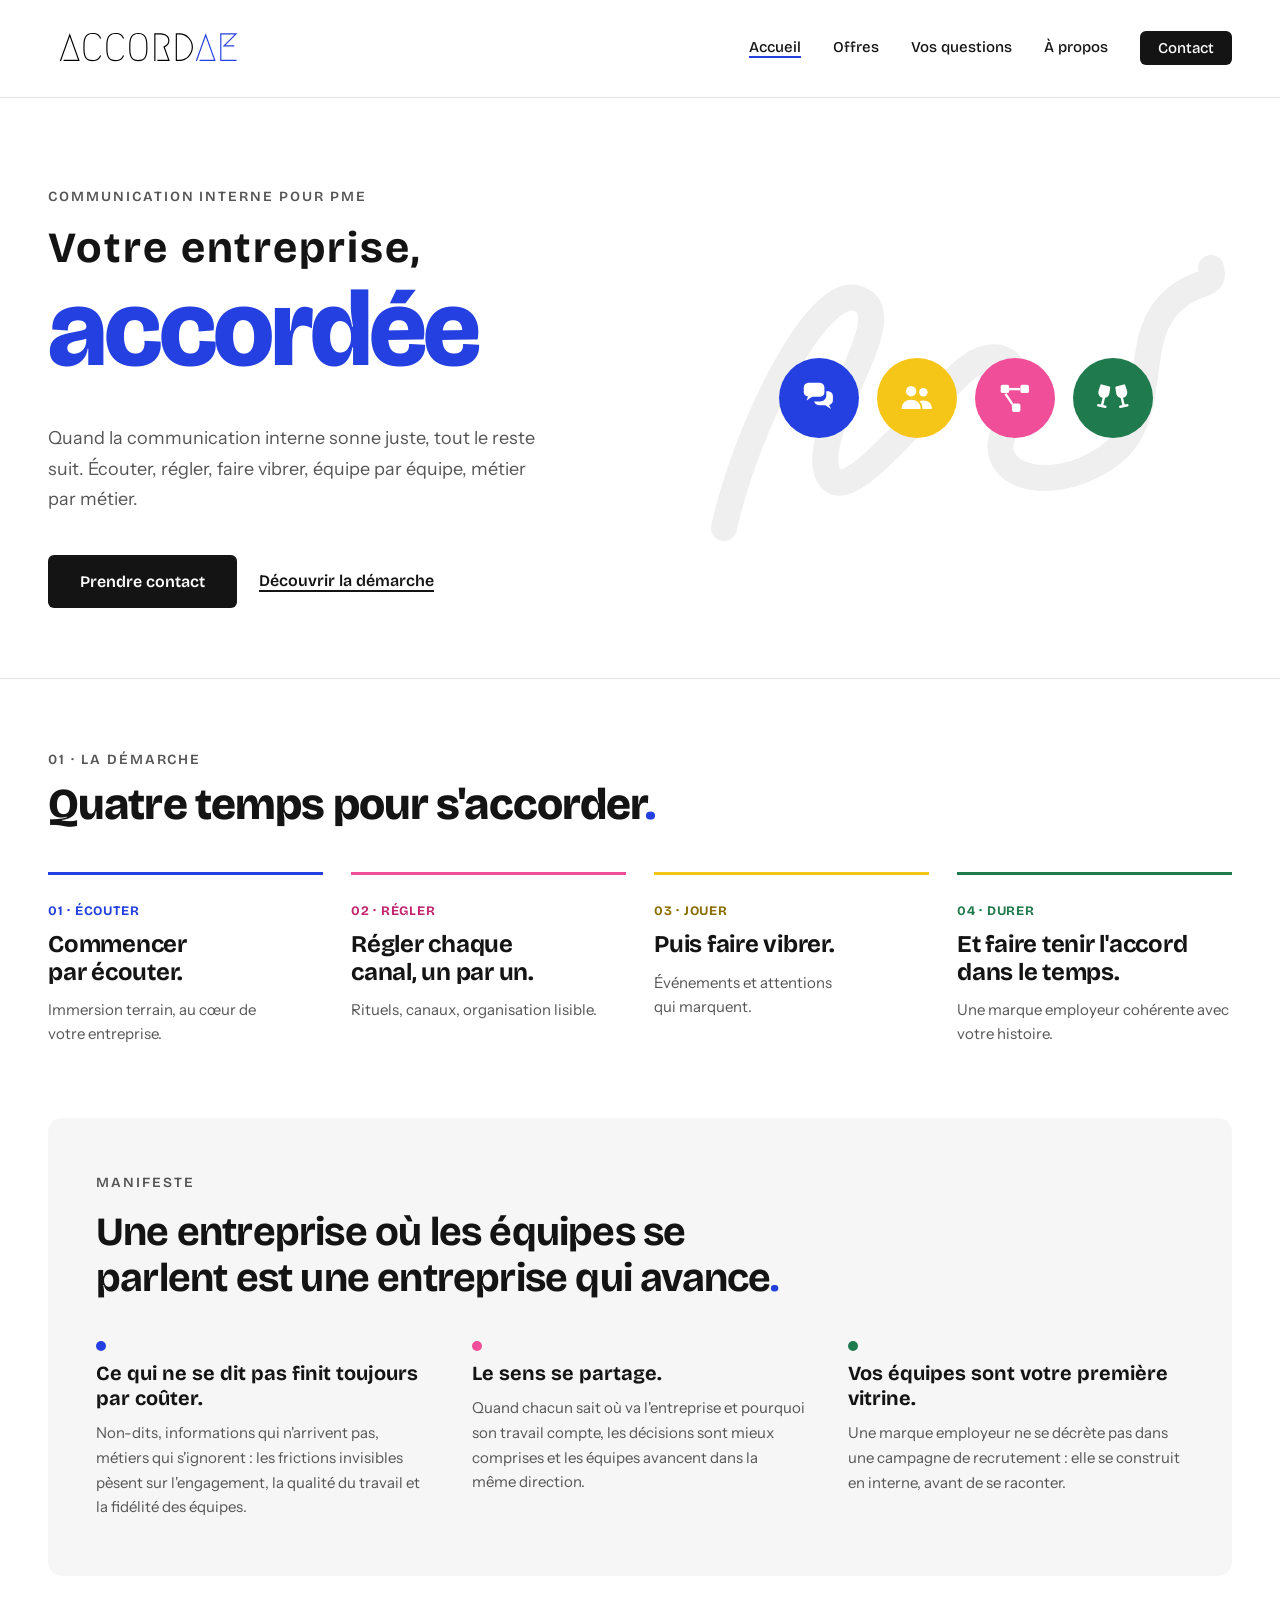
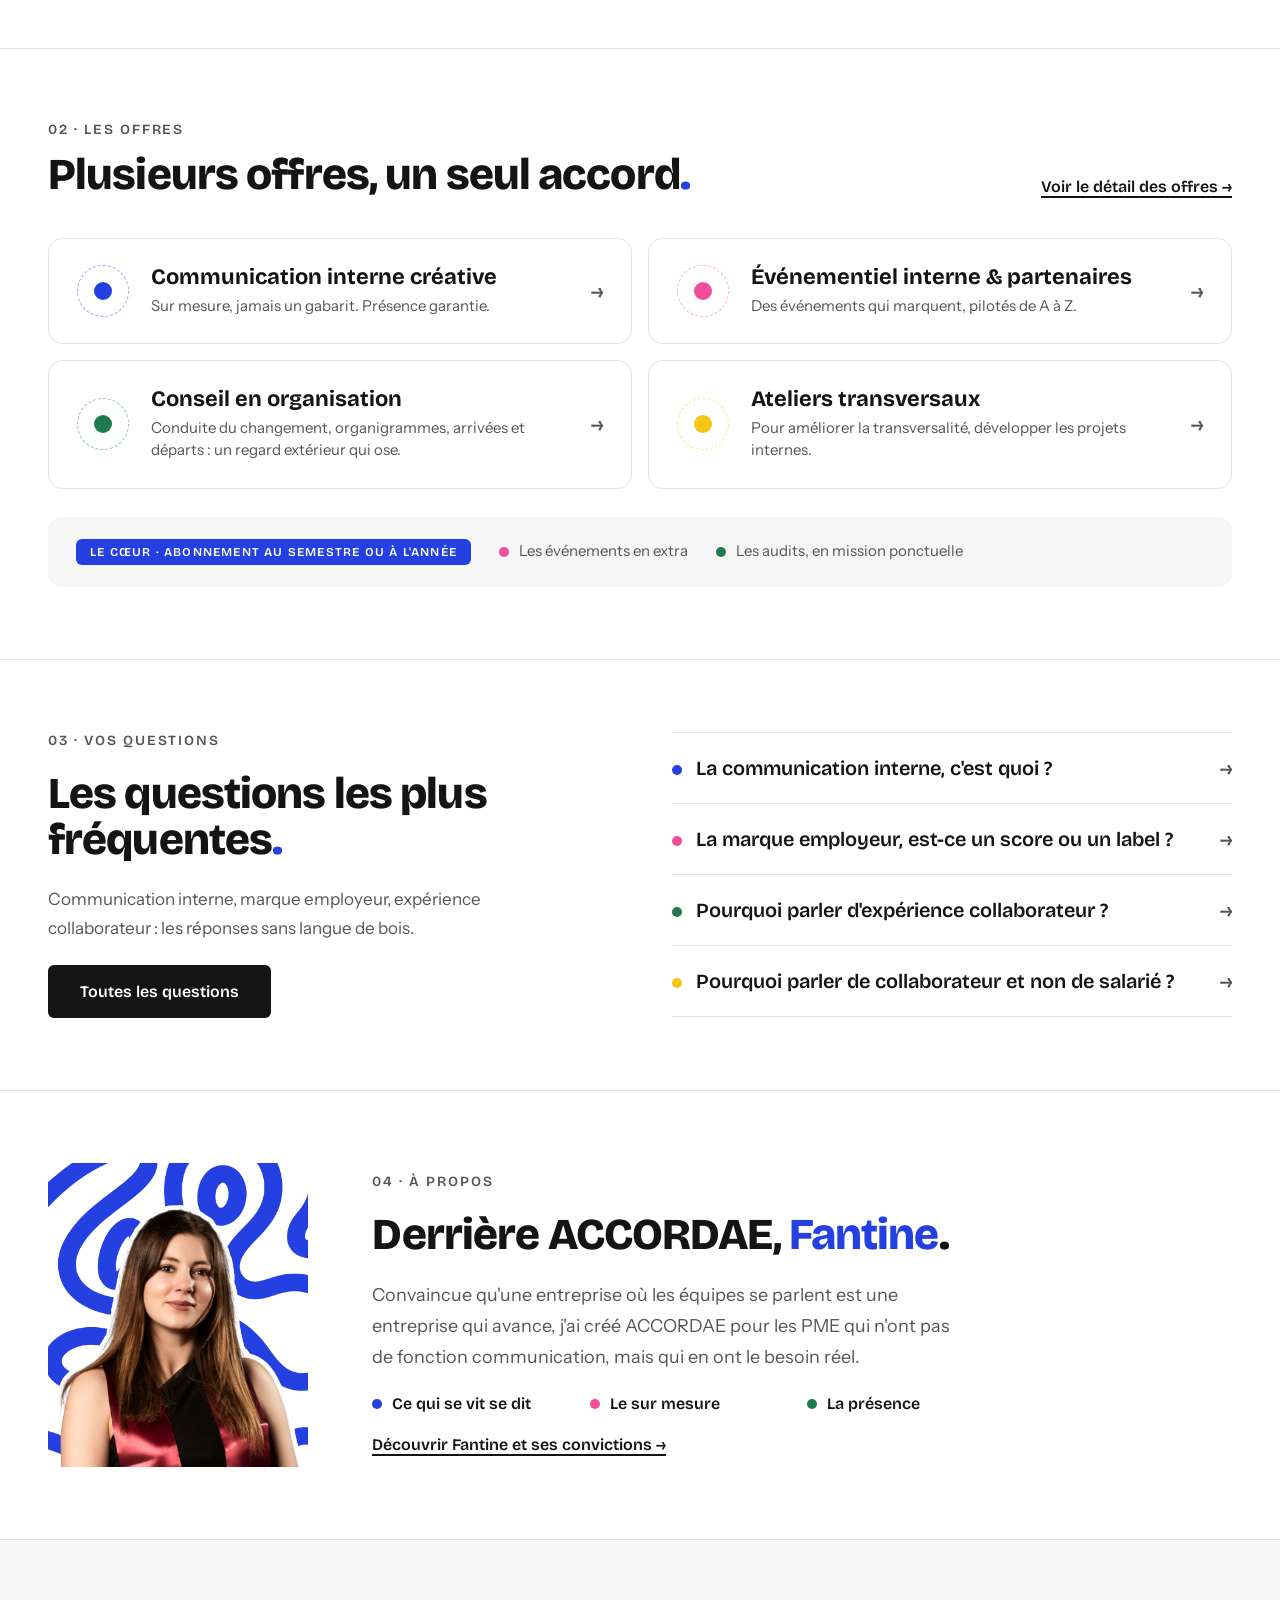
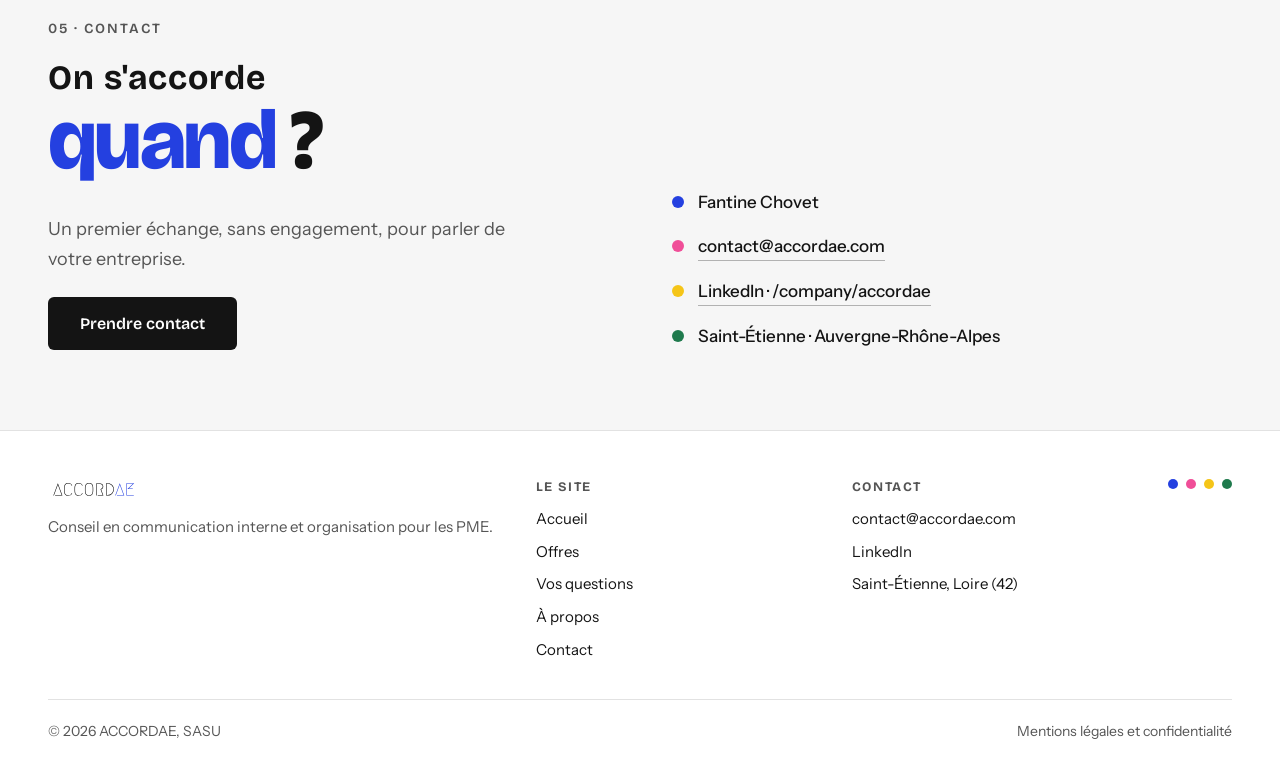
==== commit a6bc6dcc: "Update index.html" ====
--- a/index.html
+++ b/index.html
@@ -20,7 +20,7 @@
 <link rel="preconnect" href="https://fonts.googleapis.com">
 <link rel="preconnect" href="https://fonts.gstatic.com" crossorigin>
 <link rel="stylesheet" href="https://fonts.googleapis.com/css2?family=Bricolage+Grotesque:opsz,wght@12..96,300..800&family=Instrument+Sans:ital,wght@0,400;0,500;0,600;1,400&display=swap">
-<link rel="stylesheet" href="assets/css/style.css">
+<link rel="stylesheet" href="assets/css/style.css?v=3">
 </head>
 <body>
 <a class="skip" href="#contenu">Aller au contenu</a>
@@ -65,8 +65,8 @@
       <h2 class="h2" style="font-size:44px">Quatre temps pour s'accorder<span class="bleu">.</span></h2>
     </div>
   </div>
-  <div style="display:flex;flex-wrap:wrap;gap:24px 28px">
-    <div style="display:flex;flex-wrap:wrap;gap:24px 28px;flex:1 1 440px;min-width:0"><article style="display:flex;flex-direction:column;gap:12px;padding-top:28px;border-top:3px solid #2440E0;flex:1 1 200px;min-width:0"><span style="font:700 13px var(--titre);letter-spacing:.06em;color:#2440E0">01 · ÉCOUTER</span><h3 style="font:700 24px/1.15 var(--titre);letter-spacing:-.01em;text-wrap:balance">Commencer par écouter.</h3><p style="font-size:15px;line-height:1.6;color:var(--sub)">Immersion terrain, au cœur de votre entreprise.</p></article><article style="display:flex;flex-direction:column;gap:12px;padding-top:28px;border-top:3px solid #F04E98;flex:1 1 200px;min-width:0"><span style="font:700 13px var(--titre);letter-spacing:.06em;color:#C4246E">02 · RÉGLER</span><h3 style="font:700 24px/1.15 var(--titre);letter-spacing:-.01em;text-wrap:balance">Régler chaque canal, un par un.</h3><p style="font-size:15px;line-height:1.6;color:var(--sub)">Rituels, canaux, organisation lisible.</p></article></div><div style="display:flex;flex-wrap:wrap;gap:24px 28px;flex:1 1 440px;min-width:0"><article style="display:flex;flex-direction:column;gap:12px;padding-top:28px;border-top:3px solid #F5C518;flex:1 1 200px;min-width:0"><span style="font:700 13px var(--titre);letter-spacing:.06em;color:#8A6D00">03 · JOUER</span><h3 style="font:700 24px/1.15 var(--titre);letter-spacing:-.01em;text-wrap:balance">Puis faire vibrer.</h3><p style="font-size:15px;line-height:1.6;color:var(--sub)">Événements et attentions qui marquent.</p></article><article style="display:flex;flex-direction:column;gap:12px;padding-top:28px;border-top:3px solid #1F7A4D;flex:1 1 200px;min-width:0"><span style="font:700 13px var(--titre);letter-spacing:.06em;color:#1F7A4D">04 · DURER</span><h3 style="font:700 24px/1.15 var(--titre);letter-spacing:-.01em;text-wrap:balance">Et faire tenir l'accord dans le temps.</h3><p style="font-size:15px;line-height:1.6;color:var(--sub)">Une marque employeur cohérente avec votre histoire.</p></article></div>
+  <div style="display:flex;flex-wrap:wrap;gap:56px 28px">
+    <div style="display:flex;flex-wrap:wrap;gap:56px 28px;flex:1 1 440px;min-width:0"><article style="display:flex;flex-direction:column;gap:12px;padding-top:28px;border-top:3px solid #2440E0;flex:1 1 200px;min-width:0"><span style="font:700 13px var(--titre);letter-spacing:.06em;color:#2440E0">01 · ÉCOUTER</span><h3 style="font:700 24px/1.15 var(--titre);letter-spacing:-.01em;text-wrap:balance">Commencer par écouter.</h3><p style="font-size:15px;line-height:1.6;color:var(--sub)">Immersion terrain, au cœur de votre entreprise.</p></article><article style="display:flex;flex-direction:column;gap:12px;padding-top:28px;border-top:3px solid #F04E98;flex:1 1 200px;min-width:0"><span style="font:700 13px var(--titre);letter-spacing:.06em;color:#C4246E">02 · RÉGLER</span><h3 style="font:700 24px/1.15 var(--titre);letter-spacing:-.01em;text-wrap:balance">Régler chaque canal, un par un.</h3><p style="font-size:15px;line-height:1.6;color:var(--sub)">Rituels, canaux, organisation lisible.</p></article></div><div style="display:flex;flex-wrap:wrap;gap:56px 28px;flex:1 1 440px;min-width:0"><article style="display:flex;flex-direction:column;gap:12px;padding-top:28px;border-top:3px solid #F5C518;flex:1 1 200px;min-width:0"><span style="font:700 13px var(--titre);letter-spacing:.06em;color:#8A6D00">03 · JOUER</span><h3 style="font:700 24px/1.15 var(--titre);letter-spacing:-.01em;text-wrap:balance">Puis faire vibrer.</h3><p style="font-size:15px;line-height:1.6;color:var(--sub)">Événements et attentions qui marquent.</p></article><article style="display:flex;flex-direction:column;gap:12px;padding-top:28px;border-top:3px solid #1F7A4D;flex:1 1 200px;min-width:0"><span style="font:700 13px var(--titre);letter-spacing:.06em;color:#1F7A4D">04 · DURER</span><h3 style="font:700 24px/1.15 var(--titre);letter-spacing:-.01em;text-wrap:balance">Et faire tenir l'accord dans le temps.</h3><p style="font-size:15px;line-height:1.6;color:var(--sub)">Une marque employeur cohérente avec votre histoire.</p></article></div>
   </div>
   <div style="margin-top:72px;padding:56px 48px;background:var(--soft);border-radius:14px;display:flex;flex-direction:column;gap:40px">
     <div style="display:flex;flex-direction:column;gap:18px;max-width:900px">
@@ -136,7 +136,7 @@
 <!-- 04 À propos -->
 <section class="bt" style="padding:72px var(--pad)">
   <div style="display:flex;flex-wrap:wrap;gap:40px 64px;align-items:center">
-    <div style="flex:1 1 260px;max-width:340px;aspect-ratio:6/7">
+    <div class="apropos-photo" style="flex:1 1 260px;max-width:340px;aspect-ratio:6/7">
       <img src="assets/img/fantine.png" alt="Portrait de Fantine Chovet, fondatrice d'ACCORDAE" style="width:100%;height:100%;object-fit:cover;border-radius:10px">
     </div>
     <div style="display:flex;flex-direction:column;gap:22px;align-items:flex-start;flex:999 1 380px;min-width:0">
@@ -158,7 +158,7 @@
   <div style="display:grid;grid-template-columns:repeat(auto-fit,minmax(min(100%,360px),1fr));gap:40px 64px;align-items:end">
     <div style="display:flex;flex-direction:column;gap:22px;align-items:flex-start">
       <p class="kicker" style="margin:0">05 · Contact</p>
-      <h2 class="h1"><span class="pre" style="font-size:34px">S'accorder</span><span class="big" style="font-size:84px">quand<span class="noir">&nbsp;?</span></span></h2>
+      <h2 class="h1"><span class="pre" style="font-size:34px">On s'accorde</span><span class="big" style="font-size:84px">quand<span class="noir">&nbsp;?</span></span></h2>
       <p class="lead" style="max-width:480px">Un premier échange, sans engagement, pour parler de votre entreprise.</p>
       <a class="btn" href="contact.html">Prendre contact</a>
     </div>
@@ -193,6 +193,6 @@
     <a href="mentions-legales.html">Mentions légales et confidentialité</a>
   </div>
 </footer>
-<script src="assets/js/main.js" defer></script>
+<script src="assets/js/main.js?v=3" defer></script>
 </body>
 </html>
--- a/assets/css/style.css
+++ b/assets/css/style.css
@@ -57,6 +57,8 @@
 /* héro */
 .hero{position:relative;padding:80px var(--pad) 64px}
 .hero--split{display:grid;grid-template-columns:1.15fr 1fr;gap:40px;align-items:center;padding-top:90px;padding-bottom:70px}
+
+.hero--apropos{grid-template-columns:1.2fr 1fr;gap:56px}
 
 /* accueil : pastilles */
 .orchestre{position:relative;width:100%;max-width:520px;height:340px;justify-self:center;display:grid;place-items:center}
@@ -225,7 +227,8 @@
   .band{flex-direction:column;align-items:flex-start;gap:20px;padding:44px var(--pad)}
   .band p{font-size:22px}
   .contact__mail{display:none}
-  .portrait{width:100%;max-width:360px;height:auto;aspect-ratio:6/7}
+  .apropos-photo{order:2;max-width:240px!important}
+  .portrait{width:100%;max-width:240px;height:auto;aspect-ratio:6/7;justify-self:start}
   .footer__grid{grid-template-columns:1fr 1fr}
   .footer__grid>div:first-child{grid-column:1/-1}
 }
